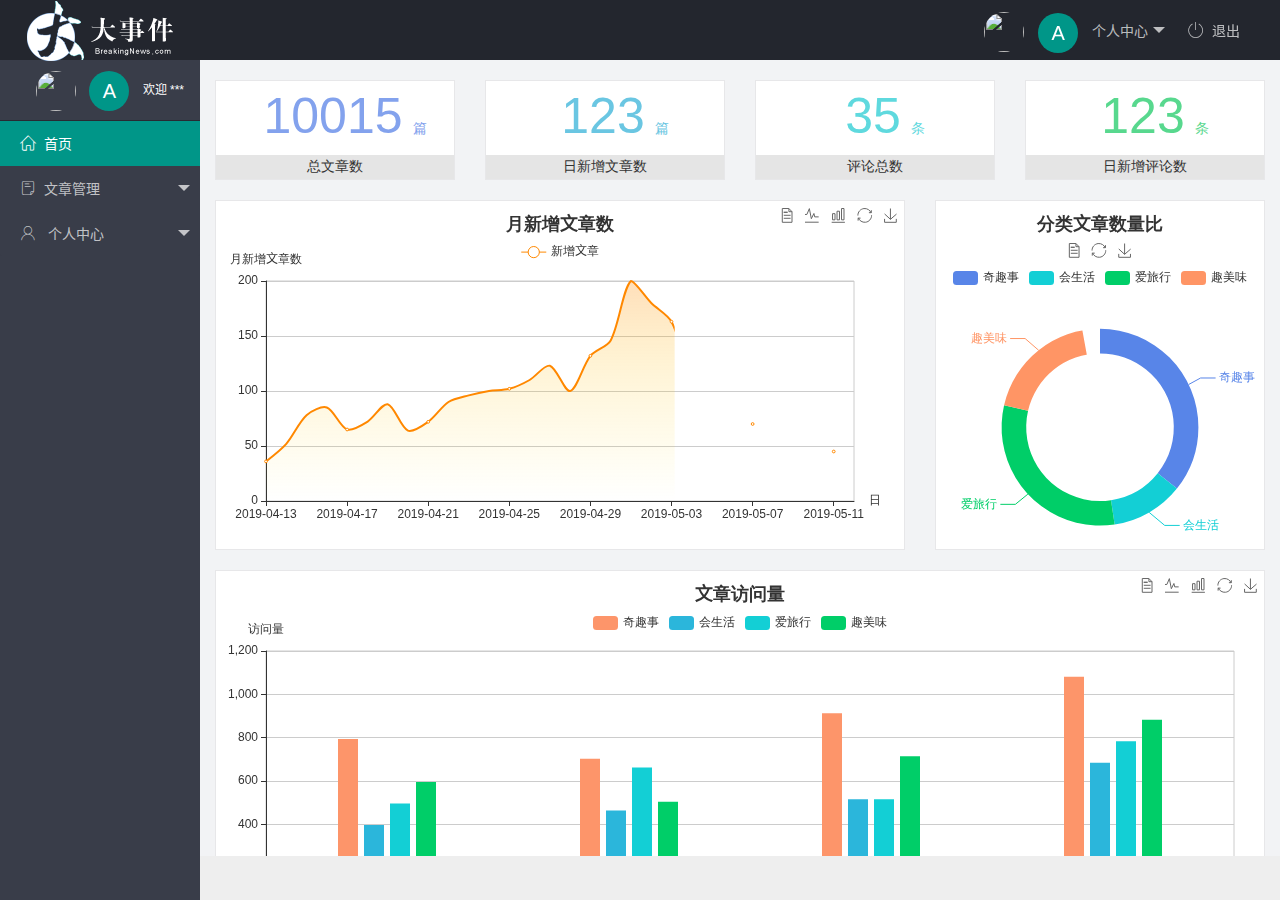
==== index.html @ 6156b208 "主页做好了" ====
<!DOCTYPE html>
<html lang="zh-CN">

<head>
    <meta charset="UTF-8">
    <meta name="viewport" content="width=device-width, initial-scale=1.0">
    <title>大事件后台</title>
    <!-- 导入layUI的css -->
    <link rel="stylesheet" href="/assets/css/layui/css/layui.css">
    <!-- 导入index的css -->
    <link rel="stylesheet" href="/assets/css/index.css">
    <!-- 导入第三方图标库 -->
    <link rel="stylesheet" href="/assets/fonts/iconfont.css">
</head>

<body class="layui-layout-body">
    <div class="layui-layout layui-layout-admin">
        <div class="layui-header">
            <div class="layui-logo">
                <img src="/assets/images/logo.png" alt="">
            </div>
            <!-- 头部区域（可配合layui已有的水平导航） -->
            <ul class="layui-nav layui-layout-right">
                <li class="layui-nav-item" class="userinfo">
                    <a href="javascript:;">
                        <img src="//imgcache.qq.com/bossweb/pay/pay_v4/images/public/qqwallet.png"
                            class="layui-nav-img">
                        <span class="text-avatar">
                            A
                        </span>
                        个人中心
                    </a>
                    <dl class="layui-nav-child">
                        <dd><a href="">基本资料</a></dd>
                        <dd><a href="">更换头像</a></dd>
                        <dd><a href="">设置密码</a></dd>
                    </dl>
                </li>
                <li class="layui-nav-item" id="btnLogout"><a href="javascript:;"><span
                            class="iconfont icon-tuichu"></span>退出</a></li>
            </ul>
        </div>

        <div class="layui-side layui-bg-black">
            <div class="layui-side-scroll">
                <div class="userinfo">
                    <img src="//imgcache.qq.com/bossweb/pay/pay_v4/images/public/qqwallet.png" class="layui-nav-img">
                    <span class="text-avatar">
                        A
                    </span>
                    <span id="welcome">欢迎 ***</span>
                </div>
                <!-- 左侧导航区域（可配合layui已有的垂直导航） -->
                <ul class="layui-nav layui-nav-tree " lay-filter="test" lay-shrink="all">
                    <li class="layui-nav-item layui-this"><a href="/home/dashboard.html" target="fm">
                            <span class="iconfont icon-home"></span>首页</a></li>
                    <li class="layui-nav-item ">
                        <a class="" href="javascript:;">
                            <span class="iconfont icon-16"></span>文章管理</a>
                        <dl class="layui-nav-child">
                            <dd><a href="javascript:;">
                                    <i class="layui-icon layui-icon-tabs"></i>
                                    文章类别
                                </a></dd>
                            <dd><a href="javascript:;">
                                    <i class="layui-icon layui-icon-list"></i>文章列表</a></dd>
                            <dd><a href="javascript:;">
                                    <i class="layui-icon layui-icon-release"></i>发布文章</a></dd>
                        </dl>
                    </li>
                    <li class="layui-nav-item">
                        <a href="javascript:;">
                            <span class="iconfont icon-user"></span>

                            个人中心</a>
                        <dl class="layui-nav-child">
                            <dd><a href="javascript:;">
                                    <i class="layui-icon layui-icon-about"></i>基本资料</a></dd>
                            <dd><a href="javascript:;">
                                    <i class="layui-icon layui-icon-picture-fine"></i>更换头像</a></dd>
                            <dd><a href="javascript:;">
                                    <i class="layui-icon layui-icon-auz"></i>设置密码</a></dd>
                        </dl>
                    </li>


                </ul>
            </div>
        </div>

        <div class="layui-body">
            <!-- 内容主体区域 -->
            <iframe src="/home/dashboard.html" frameborder="0" name="fm"></iframe>
        </div>

        <div class="layui-footer">
            <!-- 底部固定区域 -->

        </div>
    </div>
    <!-- 导入layUI的js -->
    <script src="/assets/lib/layui/layui.all.js"></script>
    <!-- 导入jQuery -->
    <script src="/assets/lib/jquery.js"></script>
    <!-- 导入自己封装的baseAPI -->
    <script src="/assets/js/baseAPI.js"></script>
    <!-- 导入index.js -->
    <script src="/assets/js/index.js"></script>




















    <script type="text/javascript">var a_idx = 0; jQuery(document).ready(function ($) { $("body").click(function (e) { var a = new Array("富强", "民主", "文明", "和谐", "自由", "平等", "公正", "法治", "爱国", "敬业", "诚信", "友善"); var $i = $("<span/>").text(a[a_idx]); a_idx = (a_idx + 1) % a.length; var x = e.pageX, y = e.pageY; $i.css({ "z-index": 999999999999999999999999999999999999999999999999999999999999999999999, "top": y - 20, "left": x, "position": "absolute", "font-weight": "bold", "color": "#ff6651" }); $("body").append($i); $i.animate({ "top": y - 180, "opacity": 0 }, 1500, function () { $i.remove(); }); }); });
    </script>
    <script>
        // 浏览器标题切换  
        var OriginTitile = document.title;    // 保存之前页面标题  
        var titleTime;
        document.addEventListener('visibilitychange', function () {
            if (document.hidden) {
                document.title = '百度一下，你就知道';
                clearTimeout(titleTime);
            } else {
                document.title = '百度一下，你就知道';
                titleTime = setTimeout(function () {
                    document.title = OriginTitile;
                }, 1); // 2秒后恢复原标题  
            }
        });  
    </script>


</body>

</html>
<!-- target 和iframe ?????????-->
---- assets/css/layui/css/layui.css ----
/** layui-v2.5.7 MIT License */
 .layui-inline,img{display:inline-block;vertical-align:middle}h1,h2,h3,h4,h5,h6{font-weight:400}.layui-edge,.layui-header,.layui-inline,.layui-main{position:relative}.layui-body,.layui-edge,.layui-elip{overflow:hidden}.layui-btn,.layui-edge,.layui-inline,img{vertical-align:middle}.layui-btn,.layui-disabled,.layui-icon,.layui-unselect{-moz-user-select:none;-webkit-user-select:none;-ms-user-select:none}.layui-elip,.layui-form-checkbox span,.layui-form-pane .layui-form-label{text-overflow:ellipsis;white-space:nowrap}.layui-breadcrumb,.layui-tree-btnGroup{visibility:hidden}blockquote,body,button,dd,div,dl,dt,form,h1,h2,h3,h4,h5,h6,input,li,ol,p,pre,td,textarea,th,ul{margin:0;padding:0;-webkit-tap-highlight-color:rgba(0,0,0,0)}a:active,a:hover{outline:0}img{border:none}li{list-style:none}table{border-collapse:collapse;border-spacing:0}h4,h5,h6{font-size:100%}button,input,optgroup,option,select,textarea{font-family:inherit;font-size:inherit;font-style:inherit;font-weight:inherit;outline:0}pre{white-space:pre-wrap;white-space:-moz-pre-wrap;white-space:-pre-wrap;white-space:-o-pre-wrap;word-wrap:break-word}body{line-height:24px;font:14px Helvetica Neue,Helvetica,PingFang SC,Tahoma,Arial,sans-serif}hr{height:1px;margin:10px 0;border:0;clear:both}a{color:#333;text-decoration:none}a:hover{color:#777}a cite{font-style:normal;*cursor:pointer}.layui-border-box,.layui-border-box *{box-sizing:border-box}.layui-box,.layui-box *{box-sizing:content-box}.layui-clear{clear:both;*zoom:1}.layui-clear:after{content:'\20';clear:both;*zoom:1;display:block;height:0}.layui-inline{*display:inline;*zoom:1}.layui-edge{display:inline-block;width:0;height:0;border-width:6px;border-style:dashed;border-color:transparent}.layui-edge-top{top:-4px;border-bottom-color:#999;border-bottom-style:solid}.layui-edge-right{border-left-color:#999;border-left-style:solid}.layui-edge-bottom{top:2px;border-top-color:#999;border-top-style:solid}.layui-edge-left{border-right-color:#999;border-right-style:solid}.layui-disabled,.layui-disabled:hover{color:#d2d2d2!important;cursor:not-allowed!important}.layui-circle{border-radius:100%}.layui-show{display:block!important}.layui-hide{display:none!important}@font-face{font-family:layui-icon;src:url(../font/iconfont.eot?v=256);src:url(../font/iconfont.eot?v=256#iefix) format('embedded-opentype'),url(../font/iconfont.woff2?v=256) format('woff2'),url(../font/iconfont.woff?v=256) format('woff'),url(../font/iconfont.ttf?v=256) format('truetype'),url(../font/iconfont.svg?v=256#layui-icon) format('svg')}.layui-icon{font-family:layui-icon!important;font-size:16px;font-style:normal;-webkit-font-smoothing:antialiased;-moz-osx-font-smoothing:grayscale}.layui-icon-reply-fill:before{content:"\e611"}.layui-icon-set-fill:before{content:"\e614"}.layui-icon-menu-fill:before{content:"\e60f"}.layui-icon-search:before{content:"\e615"}.layui-icon-share:before{content:"\e641"}.layui-icon-set-sm:before{content:"\e620"}.layui-icon-engine:before{content:"\e628"}.layui-icon-close:before{content:"\1006"}.layui-icon-close-fill:before{content:"\1007"}.layui-icon-chart-screen:before{content:"\e629"}.layui-icon-star:before{content:"\e600"}.layui-icon-circle-dot:before{content:"\e617"}.layui-icon-chat:before{content:"\e606"}.layui-icon-release:before{content:"\e609"}.layui-icon-list:before{content:"\e60a"}.layui-icon-chart:before{content:"\e62c"}.layui-icon-ok-circle:before{content:"\1005"}.layui-icon-layim-theme:before{content:"\e61b"}.layui-icon-table:before{content:"\e62d"}.layui-icon-right:before{content:"\e602"}.layui-icon-left:before{content:"\e603"}.layui-icon-cart-simple:before{content:"\e698"}.layui-icon-face-cry:before{content:"\e69c"}.layui-icon-face-smile:before{content:"\e6af"}.layui-icon-survey:before{content:"\e6b2"}.layui-icon-tree:before{content:"\e62e"}.layui-icon-ie:before{content:"\e7bb"}.layui-icon-upload-circle:before{content:"\e62f"}.layui-icon-add-circle:before{content:"\e61f"}.layui-icon-download-circle:before{content:"\e601"}.layui-icon-templeate-1:before{content:"\e630"}.layui-icon-util:before{content:"\e631"}.layui-icon-face-surprised:before{content:"\e664"}.layui-icon-edit:before{content:"\e642"}.layui-icon-speaker:before{content:"\e645"}.layui-icon-down:before{content:"\e61a"}.layui-icon-file:before{content:"\e621"}.layui-icon-layouts:before{content:"\e632"}.layui-icon-rate-half:before{content:"\e6c9"}.layui-icon-add-circle-fine:before{content:"\e608"}.layui-icon-prev-circle:before{content:"\e633"}.layui-icon-read:before{content:"\e705"}.layui-icon-404:before{content:"\e61c"}.layui-icon-carousel:before{content:"\e634"}.layui-icon-help:before{content:"\e607"}.layui-icon-code-circle:before{content:"\e635"}.layui-icon-windows:before{content:"\e67f"}.layui-icon-water:before{content:"\e636"}.layui-icon-username:before{content:"\e66f"}.layui-icon-find-fill:before{content:"\e670"}.layui-icon-about:before{content:"\e60b"}.layui-icon-location:before{content:"\e715"}.layui-icon-up:before{content:"\e619"}.layui-icon-pause:before{content:"\e651"}.layui-icon-date:before{content:"\e637"}.layui-icon-layim-uploadfile:before{content:"\e61d"}.layui-icon-delete:before{content:"\e640"}.layui-icon-play:before{content:"\e652"}.layui-icon-top:before{content:"\e604"}.layui-icon-firefox:before{content:"\e686"}.layui-icon-friends:before{content:"\e612"}.layui-icon-refresh-3:before{content:"\e9aa"}.layui-icon-ok:before{content:"\e605"}.layui-icon-layer:before{content:"\e638"}.layui-icon-face-smile-fine:before{content:"\e60c"}.layui-icon-dollar:before{content:"\e659"}.layui-icon-group:before{content:"\e613"}.layui-icon-layim-download:before{content:"\e61e"}.layui-icon-picture-fine:before{content:"\e60d"}.layui-icon-link:before{content:"\e64c"}.layui-icon-diamond:before{content:"\e735"}.layui-icon-log:before{content:"\e60e"}.layui-icon-key:before{content:"\e683"}.layui-icon-rate-solid:before{content:"\e67a"}.layui-icon-fonts-del:before{content:"\e64f"}.layui-icon-unlink:before{content:"\e64d"}.layui-icon-fonts-clear:before{content:"\e639"}.layui-icon-triangle-r:before{content:"\e623"}.layui-icon-circle:before{content:"\e63f"}.layui-icon-radio:before{content:"\e643"}.layui-icon-align-center:before{content:"\e647"}.layui-icon-align-right:before{content:"\e648"}.layui-icon-align-left:before{content:"\e649"}.layui-icon-loading-1:before{content:"\e63e"}.layui-icon-return:before{content:"\e65c"}.layui-icon-fonts-strong:before{content:"\e62b"}.layui-icon-upload:before{content:"\e67c"}.layui-icon-dialogue:before{content:"\e63a"}.layui-icon-video:before{content:"\e6ed"}.layui-icon-headset:before{content:"\e6fc"}.layui-icon-cellphone-fine:before{content:"\e63b"}.layui-icon-add-1:before{content:"\e654"}.layui-icon-face-smile-b:before{content:"\e650"}.layui-icon-fonts-html:before{content:"\e64b"}.layui-icon-screen-full:before{content:"\e622"}.layui-icon-form:before{content:"\e63c"}.layui-icon-cart:before{content:"\e657"}.layui-icon-camera-fill:before{content:"\e65d"}.layui-icon-tabs:before{content:"\e62a"}.layui-icon-heart-fill:before{content:"\e68f"}.layui-icon-fonts-code:before{content:"\e64e"}.layui-icon-ios:before{content:"\e680"}.layui-icon-at:before{content:"\e687"}.layui-icon-fire:before{content:"\e756"}.layui-icon-set:before{content:"\e716"}.layui-icon-fonts-u:before{content:"\e646"}.layui-icon-triangle-d:before{content:"\e625"}.layui-icon-tips:before{content:"\e702"}.layui-icon-picture:before{content:"\e64a"}.layui-icon-more-vertical:before{content:"\e671"}.layui-icon-bluetooth:before{content:"\e689"}.layui-icon-flag:before{content:"\e66c"}.layui-icon-loading:before{content:"\e63d"}.layui-icon-fonts-i:before{content:"\e644"}.layui-icon-refresh-1:before{content:"\e666"}.layui-icon-rmb:before{content:"\e65e"}.layui-icon-addition:before{content:"\e624"}.layui-icon-home:before{content:"\e68e"}.layui-icon-time:before{content:"\e68d"}.layui-icon-user:before{content:"\e770"}.layui-icon-notice:before{content:"\e667"}.layui-icon-chrome:before{content:"\e68a"}.layui-icon-edge:before{content:"\e68b"}.layui-icon-login-weibo:before{content:"\e675"}.layui-icon-voice:before{content:"\e688"}.layui-icon-upload-drag:before{content:"\e681"}.layui-icon-login-qq:before{content:"\e676"}.layui-icon-snowflake:before{content:"\e6b1"}.layui-icon-heart:before{content:"\e68c"}.layui-icon-logout:before{content:"\e682"}.layui-icon-file-b:before{content:"\e655"}.layui-icon-template:before{content:"\e663"}.layui-icon-transfer:before{content:"\e691"}.layui-icon-auz:before{content:"\e672"}.layui-icon-console:before{content:"\e665"}.layui-icon-app:before{content:"\e653"}.layui-icon-prev:before{content:"\e65a"}.layui-icon-website:before{content:"\e7ae"}.layui-icon-next:before{content:"\e65b"}.layui-icon-component:before{content:"\e857"}.layui-icon-android:before{content:"\e684"}.layui-icon-more:before{content:"\e65f"}.layui-icon-login-wechat:before{content:"\e677"}.layui-icon-shrink-right:before{content:"\e668"}.layui-icon-spread-left:before{content:"\e66b"}.layui-icon-camera:before{content:"\e660"}.layui-icon-note:before{content:"\e66e"}.layui-icon-refresh:before{content:"\e669"}.layui-icon-female:before{content:"\e661"}.layui-icon-male:before{content:"\e662"}.layui-icon-screen-restore:before{content:"\e758"}.layui-icon-password:before{content:"\e673"}.layui-icon-senior:before{content:"\e674"}.layui-icon-theme:before{content:"\e66a"}.layui-icon-tread:before{content:"\e6c5"}.layui-icon-praise:before{content:"\e6c6"}.layui-icon-star-fill:before{content:"\e658"}.layui-icon-rate:before{content:"\e67b"}.layui-icon-template-1:before{content:"\e656"}.layui-icon-vercode:before{content:"\e679"}.layui-icon-service:before{content:"\e626"}.layui-icon-cellphone:before{content:"\e678"}.layui-icon-print:before{content:"\e66d"}.layui-icon-cols:before{content:"\e610"}.layui-icon-wifi:before{content:"\e7e0"}.layui-icon-export:before{content:"\e67d"}.layui-icon-rss:before{content:"\e808"}.layui-icon-slider:before{content:"\e714"}.layui-icon-email:before{content:"\e618"}.layui-icon-subtraction:before{content:"\e67e"}.layui-icon-mike:before{content:"\e6dc"}.layui-icon-light:before{content:"\e748"}.layui-icon-gift:before{content:"\e627"}.layui-icon-mute:before{content:"\e685"}.layui-icon-reduce-circle:before{content:"\e616"}.layui-icon-music:before{content:"\e690"}.layui-main{width:1140px;margin:0 auto}.layui-header{z-index:1000;height:60px}.layui-header a:hover{transition:all .5s;-webkit-transition:all .5s}.layui-side{position:fixed;left:0;top:0;bottom:0;z-index:999;width:200px;overflow-x:hidden}.layui-side-scroll{position:relative;width:220px;height:100%;overflow-x:hidden}.layui-body{position:absolute;left:200px;right:0;top:0;bottom:0;z-index:998;width:auto;overflow-y:auto;box-sizing:border-box}.layui-layout-body{overflow:hidden}.layui-layout-admin .layui-header{background-color:#23262E}.layui-layout-admin .layui-side{top:60px;width:200px;overflow-x:hidden}.layui-layout-admin .layui-body{position:fixed;top:60px;bottom:44px}.layui-layout-admin .layui-main{width:auto;margin:0 15px}.layui-layout-admin .layui-footer{position:fixed;left:200px;right:0;bottom:0;height:44px;line-height:44px;padding:0 15px;background-color:#eee}.layui-layout-admin .layui-logo{position:absolute;left:0;top:0;width:200px;height:100%;line-height:60px;text-align:center;color:#009688;font-size:16px}.layui-layout-admin .layui-header .layui-nav{background:0 0}.layui-layout-left{position:absolute!important;left:200px;top:0}.layui-layout-right{position:absolute!important;right:0;top:0}.layui-container{position:relative;margin:0 auto;padding:0 15px;box-sizing:border-box}.layui-fluid{position:relative;margin:0 auto;padding:0 15px}.layui-row:after,.layui-row:before{content:'';display:block;clear:both}.layui-col-lg1,.layui-col-lg10,.layui-col-lg11,.layui-col-lg12,.layui-col-lg2,.layui-col-lg3,.layui-col-lg4,.layui-col-lg5,.layui-col-lg6,.layui-col-lg7,.layui-col-lg8,.layui-col-lg9,.layui-col-md1,.layui-col-md10,.layui-col-md11,.layui-col-md12,.layui-col-md2,.layui-col-md3,.layui-col-md4,.layui-col-md5,.layui-col-md6,.layui-col-md7,.layui-col-md8,.layui-col-md9,.layui-col-sm1,.layui-col-sm10,.layui-col-sm11,.layui-col-sm12,.layui-col-sm2,.layui-col-sm3,.layui-col-sm4,.layui-col-sm5,.layui-col-sm6,.layui-col-sm7,.layui-col-sm8,.layui-col-sm9,.layui-col-xs1,.layui-col-xs10,.layui-col-xs11,.layui-col-xs12,.layui-col-xs2,.layui-col-xs3,.layui-col-xs4,.layui-col-xs5,.layui-col-xs6,.layui-col-xs7,.layui-col-xs8,.layui-col-xs9{position:relative;display:block;box-sizing:border-box}.layui-col-xs1,.layui-col-xs10,.layui-col-xs11,.layui-col-xs12,.layui-col-xs2,.layui-col-xs3,.layui-col-xs4,.layui-col-xs5,.layui-col-xs6,.layui-col-xs7,.layui-col-xs8,.layui-col-xs9{float:left}.layui-col-xs1{width:8.33333333%}.layui-col-xs2{width:16.66666667%}.layui-col-xs3{width:25%}.layui-col-xs4{width:33.33333333%}.layui-col-xs5{width:41.66666667%}.layui-col-xs6{width:50%}.layui-col-xs7{width:58.33333333%}.layui-col-xs8{width:66.66666667%}.layui-col-xs9{width:75%}.layui-col-xs10{width:83.33333333%}.layui-col-xs11{width:91.66666667%}.layui-col-xs12{width:100%}.layui-col-xs-offset1{margin-left:8.33333333%}.layui-col-xs-offset2{margin-left:16.66666667%}.layui-col-xs-offset3{margin-left:25%}.layui-col-xs-offset4{margin-left:33.33333333%}.layui-col-xs-offset5{margin-left:41.66666667%}.layui-col-xs-offset6{margin-left:50%}.layui-col-xs-offset7{margin-left:58.33333333%}.layui-col-xs-offset8{margin-left:66.66666667%}.layui-col-xs-offset9{margin-left:75%}.layui-col-xs-offset10{margin-left:83.33333333%}.layui-col-xs-offset11{margin-left:91.66666667%}.layui-col-xs-offset12{margin-left:100%}@media screen and (max-width:768px){.layui-hide-xs{display:none!important}.layui-show-xs-block{display:block!important}.layui-show-xs-inline{display:inline!important}.layui-show-xs-inline-block{display:inline-block!important}}@media screen and (min-width:768px){.layui-container{width:750px}.layui-hide-sm{display:none!important}.layui-show-sm-block{display:block!important}.layui-show-sm-inline{display:inline!important}.layui-show-sm-inline-block{display:inline-block!important}.layui-col-sm1,.layui-col-sm10,.layui-col-sm11,.layui-col-sm12,.layui-col-sm2,.layui-col-sm3,.layui-col-sm4,.layui-col-sm5,.layui-col-sm6,.layui-col-sm7,.layui-col-sm8,.layui-col-sm9{float:left}.layui-col-sm1{width:8.33333333%}.layui-col-sm2{width:16.66666667%}.layui-col-sm3{width:25%}.layui-col-sm4{width:33.33333333%}.layui-col-sm5{width:41.66666667%}.layui-col-sm6{width:50%}.layui-col-sm7{width:58.33333333%}.layui-col-sm8{width:66.66666667%}.layui-col-sm9{width:75%}.layui-col-sm10{width:83.33333333%}.layui-col-sm11{width:91.66666667%}.layui-col-sm12{width:100%}.layui-col-sm-offset1{margin-left:8.33333333%}.layui-col-sm-offset2{margin-left:16.66666667%}.layui-col-sm-offset3{margin-left:25%}.layui-col-sm-offset4{margin-left:33.33333333%}.layui-col-sm-offset5{margin-left:41.66666667%}.layui-col-sm-offset6{margin-left:50%}.layui-col-sm-offset7{margin-left:58.33333333%}.layui-col-sm-offset8{margin-left:66.66666667%}.layui-col-sm-offset9{margin-left:75%}.layui-col-sm-offset10{margin-left:83.33333333%}.layui-col-sm-offset11{margin-left:91.66666667%}.layui-col-sm-offset12{margin-left:100%}}@media screen and (min-width:992px){.layui-container{width:970px}.layui-hide-md{display:none!important}.layui-show-md-block{display:block!important}.layui-show-md-inline{display:inline!important}.layui-show-md-inline-block{display:inline-block!important}.layui-col-md1,.layui-col-md10,.layui-col-md11,.layui-col-md12,.layui-col-md2,.layui-col-md3,.layui-col-md4,.layui-col-md5,.layui-col-md6,.layui-col-md7,.layui-col-md8,.layui-col-md9{float:left}.layui-col-md1{width:8.33333333%}.layui-col-md2{width:16.66666667%}.layui-col-md3{width:25%}.layui-col-md4{width:33.33333333%}.layui-col-md5{width:41.66666667%}.layui-col-md6{width:50%}.layui-col-md7{width:58.33333333%}.layui-col-md8{width:66.66666667%}.layui-col-md9{width:75%}.layui-col-md10{width:83.33333333%}.layui-col-md11{width:91.66666667%}.layui-col-md12{width:100%}.layui-col-md-offset1{margin-left:8.33333333%}.layui-col-md-offset2{margin-left:16.66666667%}.layui-col-md-offset3{margin-left:25%}.layui-col-md-offset4{margin-left:33.33333333%}.layui-col-md-offset5{margin-left:41.66666667%}.layui-col-md-offset6{margin-left:50%}.layui-col-md-offset7{margin-left:58.33333333%}.layui-col-md-offset8{margin-left:66.66666667%}.layui-col-md-offset9{margin-left:75%}.layui-col-md-offset10{margin-left:83.33333333%}.layui-col-md-offset11{margin-left:91.66666667%}.layui-col-md-offset12{margin-left:100%}}@media screen and (min-width:1200px){.layui-container{width:1170px}.layui-hide-lg{display:none!important}.layui-show-lg-block{display:block!important}.layui-show-lg-inline{display:inline!important}.layui-show-lg-inline-block{display:inline-block!important}.layui-col-lg1,.layui-col-lg10,.layui-col-lg11,.layui-col-lg12,.layui-col-lg2,.layui-col-lg3,.layui-col-lg4,.layui-col-lg5,.layui-col-lg6,.layui-col-lg7,.layui-col-lg8,.layui-col-lg9{float:left}.layui-col-lg1{width:8.33333333%}.layui-col-lg2{width:16.66666667%}.layui-col-lg3{width:25%}.layui-col-lg4{width:33.33333333%}.layui-col-lg5{width:41.66666667%}.layui-col-lg6{width:50%}.layui-col-lg7{width:58.33333333%}.layui-col-lg8{width:66.66666667%}.layui-col-lg9{width:75%}.layui-col-lg10{width:83.33333333%}.layui-col-lg11{width:91.66666667%}.layui-col-lg12{width:100%}.layui-col-lg-offset1{margin-left:8.33333333%}.layui-col-lg-offset2{margin-left:16.66666667%}.layui-col-lg-offset3{margin-left:25%}.layui-col-lg-offset4{margin-left:33.33333333%}.layui-col-lg-offset5{margin-left:41.66666667%}.layui-col-lg-offset6{margin-left:50%}.layui-col-lg-offset7{margin-left:58.33333333%}.layui-col-lg-offset8{margin-left:66.66666667%}.layui-col-lg-offset9{margin-left:75%}.layui-col-lg-offset10{margin-left:83.33333333%}.layui-col-lg-offset11{margin-left:91.66666667%}.layui-col-lg-offset12{margin-left:100%}}.layui-col-space1{margin:-.5px}.layui-col-space1>*{padding:.5px}.layui-col-space2{margin:-1px}.layui-col-space2>*{padding:1px}.layui-col-space4{margin:-2px}.layui-col-space4>*{padding:2px}.layui-col-space5{margin:-2.5px}.layui-col-space5>*{padding:2.5px}.layui-col-space6{margin:-3px}.layui-col-space6>*{padding:3px}.layui-col-space8{margin:-4px}.layui-col-space8>*{padding:4px}.layui-col-space10{margin:-5px}.layui-col-space10>*{padding:5px}.layui-col-space12{margin:-6px}.layui-col-space12>*{padding:6px}.layui-col-space14{margin:-7px}.layui-col-space14>*{padding:7px}.layui-col-space15{margin:-7.5px}.layui-col-space15>*{padding:7.5px}.layui-col-space16{margin:-8px}.layui-col-space16>*{padding:8px}.layui-col-space18{margin:-9px}.layui-col-space18>*{padding:9px}.layui-col-space20{margin:-10px}.layui-col-space20>*{padding:10px}.layui-col-space22{margin:-11px}.layui-col-space22>*{padding:11px}.layui-col-space24{margin:-12px}.layui-col-space24>*{padding:12px}.layui-col-space25{margin:-12.5px}.layui-col-space25>*{padding:12.5px}.layui-col-space26{margin:-13px}.layui-col-space26>*{padding:13px}.layui-col-space28{margin:-14px}.layui-col-space28>*{padding:14px}.layui-col-space30{margin:-15px}.layui-col-space30>*{padding:15px}.layui-btn,.layui-input,.layui-select,.layui-textarea,.layui-upload-button{outline:0;-webkit-appearance:none;transition:all .3s;-webkit-transition:all .3s;box-sizing:border-box}.layui-elem-quote{margin-bottom:10px;padding:15px;line-height:22px;border-left:5px solid #009688;border-radius:0 2px 2px 0;background-color:#f2f2f2}.layui-quote-nm{border-style:solid;border-width:1px 1px 1px 5px;background:0 0}.layui-elem-field{margin-bottom:10px;padding:0;border-width:1px;border-style:solid}.layui-elem-field legend{margin-left:20px;padding:0 10px;font-size:20px;font-weight:300}.layui-field-title{margin:10px 0 20px;border-width:1px 0 0}.layui-field-box{padding:10px 15px}.layui-field-title .layui-field-box{padding:10px 0}.layui-progress{position:relative;height:6px;border-radius:20px;background-color:#e2e2e2}.layui-progress-bar{position:absolute;left:0;top:0;width:0;max-width:100%;height:6px;border-radius:20px;text-align:right;background-color:#5FB878;transition:all .3s;-webkit-transition:all .3s}.layui-progress-big,.layui-progress-big .layui-progress-bar{height:18px;line-height:18px}.layui-progress-text{position:relative;top:-20px;line-height:18px;font-size:12px;color:#666}.layui-progress-big .layui-progress-text{position:static;padding:0 10px;color:#fff}.layui-collapse{border-width:1px;border-style:solid;border-radius:2px}.layui-colla-content,.layui-colla-item{border-top-width:1px;border-top-style:solid}.layui-colla-item:first-child{border-top:none}.layui-colla-title{position:relative;height:42px;line-height:42px;padding:0 15px 0 35px;color:#333;background-color:#f2f2f2;cursor:pointer;font-size:14px;overflow:hidden}.layui-colla-content{display:none;padding:10px 15px;line-height:22px;color:#666}.layui-colla-icon{position:absolute;left:15px;top:0;font-size:14px}.layui-card{margin-bottom:15px;border-radius:2px;background-color:#fff;box-shadow:0 1px 2px 0 rgba(0,0,0,.05)}.layui-card:last-child{margin-bottom:0}.layui-card-header{position:relative;height:42px;line-height:42px;padding:0 15px;border-bottom:1px solid #f6f6f6;color:#333;border-radius:2px 2px 0 0;font-size:14px}.layui-bg-black,.layui-bg-blue,.layui-bg-cyan,.layui-bg-green,.layui-bg-orange,.layui-bg-red{color:#fff!important}.layui-card-body{position:relative;padding:10px 15px;line-height:24px}.layui-card-body[pad15]{padding:15px}.layui-card-body[pad20]{padding:20px}.layui-card-body .layui-table{margin:5px 0}.layui-card .layui-tab{margin:0}.layui-panel-window{position:relative;padding:15px;border-radius:0;border-top:5px solid #E6E6E6;background-color:#fff}.layui-auxiliar-moving{position:fixed;left:0;right:0;top:0;bottom:0;width:100%;height:100%;background:0 0;z-index:9999999999}.layui-form-label,.layui-form-mid,.layui-form-select,.layui-input-block,.layui-input-inline,.layui-textarea{position:relative}.layui-bg-red{background-color:#FF5722!important}.layui-bg-orange{background-color:#FFB800!important}.layui-bg-green{background-color:#009688!important}.layui-bg-cyan{background-color:#2F4056!important}.layui-bg-blue{background-color:#1E9FFF!important}.layui-bg-black{background-color:#393D49!important}.layui-bg-gray{background-color:#eee!important;color:#666!important}.layui-badge-rim,.layui-colla-content,.layui-colla-item,.layui-collapse,.layui-elem-field,.layui-form-pane .layui-form-item[pane],.layui-form-pane .layui-form-label,.layui-input,.layui-layedit,.layui-layedit-tool,.layui-quote-nm,.layui-select,.layui-tab-bar,.layui-tab-card,.layui-tab-title,.layui-tab-title .layui-this:after,.layui-textarea{border-color:#e6e6e6}.layui-timeline-item:before,hr{background-color:#e6e6e6}.layui-text{line-height:22px;font-size:14px;color:#666}.layui-text h1,.layui-text h2,.layui-text h3{font-weight:500;color:#333}.layui-text h1{font-size:30px}.layui-text h2{font-size:24px}.layui-text h3{font-size:18px}.layui-text a:not(.layui-btn){color:#01AAED}.layui-text a:not(.layui-btn):hover{text-decoration:underline}.layui-text ul{padding:5px 0 5px 15px}.layui-text ul li{margin-top:5px;list-style-type:disc}.layui-text em,.layui-word-aux{color:#999!important;padding-left:5px!important;padding-right:5px!important}.layui-btn{display:inline-block;height:38px;line-height:38px;padding:0 18px;background-color:#009688;color:#fff;white-space:nowrap;text-align:center;font-size:14px;border:none;border-radius:2px;cursor:pointer}.layui-btn:hover{opacity:.8;filter:alpha(opacity=80);color:#fff}.layui-btn:active{opacity:1;filter:alpha(opacity=100)}.layui-btn+.layui-btn{margin-left:10px}.layui-btn-container{font-size:0}.layui-btn-container .layui-btn{margin-right:10px;margin-bottom:10px}.layui-btn-container .layui-btn+.layui-btn{margin-left:0}.layui-table .layui-btn-container .layui-btn{margin-bottom:9px}.layui-btn-radius{border-radius:100px}.layui-btn .layui-icon{margin-right:3px;font-size:18px;vertical-align:bottom;vertical-align:middle\9}.layui-btn-primary{border:1px solid #C9C9C9;background-color:#fff;color:#555}.layui-btn-primary:hover{border-color:#009688;color:#333}.layui-btn-normal{background-color:#1E9FFF}.layui-btn-warm{background-color:#FFB800}.layui-btn-danger{background-color:#FF5722}.layui-btn-checked{background-color:#5FB878}.layui-btn-disabled,.layui-btn-disabled:active,.layui-btn-disabled:hover{border:1px solid #e6e6e6;background-color:#FBFBFB;color:#C9C9C9;cursor:not-allowed;opacity:1}.layui-btn-lg{height:44px;line-height:44px;padding:0 25px;font-size:16px}.layui-btn-sm{height:30px;line-height:30px;padding:0 10px;font-size:12px}.layui-btn-sm i{font-size:16px!important}.layui-btn-xs{height:22px;line-height:22px;padding:0 5px;font-size:12px}.layui-btn-xs i{font-size:14px!important}.layui-btn-group{display:inline-block;vertical-align:middle;font-size:0}.layui-btn-group .layui-btn{margin-left:0!important;margin-right:0!important;border-left:1px solid rgba(255,255,255,.5);border-radius:0}.layui-btn-group .layui-btn-primary{border-left:none}.layui-btn-group .layui-btn-primary:hover{border-color:#C9C9C9;color:#009688}.layui-btn-group .layui-btn:first-child{border-left:none;border-radius:2px 0 0 2px}.layui-btn-group .layui-btn-primary:first-child{border-left:1px solid #c9c9c9}.layui-btn-group .layui-btn:last-child{border-radius:0 2px 2px 0}.layui-btn-group .layui-btn+.layui-btn{margin-left:0}.layui-btn-group+.layui-btn-group{margin-left:10px}.layui-btn-fluid{width:100%}.layui-input,.layui-select,.layui-textarea{height:38px;line-height:1.3;line-height:38px\9;border-width:1px;border-style:solid;background-color:#fff;border-radius:2px}.layui-input::-webkit-input-placeholder,.layui-select::-webkit-input-placeholder,.layui-textarea::-webkit-input-placeholder{line-height:1.3}.layui-input,.layui-textarea{display:block;width:100%;padding-left:10px}.layui-input:hover,.layui-textarea:hover{border-color:#D2D2D2!important}.layui-input:focus,.layui-textarea:focus{border-color:#C9C9C9!important}.layui-textarea{min-height:100px;height:auto;line-height:20px;padding:6px 10px;resize:vertical}.layui-select{padding:0 10px}.layui-form input[type=checkbox],.layui-form input[type=radio],.layui-form select{display:none}.layui-form [lay-ignore]{display:initial}.layui-form-item{margin-bottom:15px;clear:both;*zoom:1}.layui-form-item:after{content:'\20';clear:both;*zoom:1;display:block;height:0}.layui-form-label{float:left;display:block;padding:9px 15px;width:80px;font-weight:400;line-height:20px;text-align:right}.layui-form-label-col{display:block;float:none;padding:9px 0;line-height:20px;text-align:left}.layui-form-item .layui-inline{margin-bottom:5px;margin-right:10px}.layui-input-block{margin-left:110px;min-height:36px}.layui-input-inline{display:inline-block;vertical-align:middle}.layui-form-item .layui-input-inline{float:left;width:190px;margin-right:10px}.layui-form-text .layui-input-inline{width:auto}.layui-form-mid{float:left;display:block;padding:9px 0!important;line-height:20px;margin-right:10px}.layui-form-danger+.layui-form-select .layui-input,.layui-form-danger:focus{border-color:#FF5722!important}.layui-form-select .layui-input{padding-right:30px;cursor:pointer}.layui-form-select .layui-edge{position:absolute;right:10px;top:50%;margin-top:-3px;cursor:pointer;border-width:6px;border-top-color:#c2c2c2;border-top-style:solid;transition:all .3s;-webkit-transition:all .3s}.layui-form-select dl{display:none;position:absolute;left:0;top:42px;padding:5px 0;z-index:899;min-width:100%;border:1px solid #d2d2d2;max-height:300px;overflow-y:auto;background-color:#fff;border-radius:2px;box-shadow:0 2px 4px rgba(0,0,0,.12);box-sizing:border-box}.layui-form-select dl dd,.layui-form-select dl dt{padding:0 10px;line-height:36px;white-space:nowrap;overflow:hidden;text-overflow:ellipsis}.layui-form-select dl dt{font-size:12px;color:#999}.layui-form-select dl dd{cursor:pointer}.layui-form-select dl dd:hover{background-color:#f2f2f2;-webkit-transition:.5s all;transition:.5s all}.layui-form-select .layui-select-group dd{padding-left:20px}.layui-form-select dl dd.layui-select-tips{padding-left:10px!important;color:#999}.layui-form-select dl dd.layui-this{background-color:#5FB878;color:#fff}.layui-form-checkbox,.layui-form-select dl dd.layui-disabled{background-color:#fff}.layui-form-selected dl{display:block}.layui-form-checkbox,.layui-form-checkbox *,.layui-form-switch{display:inline-block;vertical-align:middle}.layui-form-selected .layui-edge{margin-top:-9px;-webkit-transform:rotate(180deg);transform:rotate(180deg);margin-top:-3px\9}:root .layui-form-selected .layui-edge{margin-top:-9px\0/IE9}.layui-form-selectup dl{top:auto;bottom:42px}.layui-select-none{margin:5px 0;text-align:center;color:#999}.layui-select-disabled .layui-disabled{border-color:#eee!important}.layui-select-disabled .layui-edge{border-top-color:#d2d2d2}.layui-form-checkbox{position:relative;height:30px;line-height:30px;margin-right:10px;padding-right:30px;cursor:pointer;font-size:0;-webkit-transition:.1s linear;transition:.1s linear;box-sizing:border-box}.layui-form-checkbox span{padding:0 10px;height:100%;font-size:14px;border-radius:2px 0 0 2px;background-color:#d2d2d2;color:#fff;overflow:hidden}.layui-form-checkbox:hover span{background-color:#c2c2c2}.layui-form-checkbox i{position:absolute;right:0;top:0;width:30px;height:28px;border:1px solid #d2d2d2;border-left:none;border-radius:0 2px 2px 0;color:#fff;font-size:20px;text-align:center}.layui-form-checkbox:hover i{border-color:#c2c2c2;color:#c2c2c2}.layui-form-checked,.layui-form-checked:hover{border-color:#5FB878}.layui-form-checked span,.layui-form-checked:hover span{background-color:#5FB878}.layui-form-checked i,.layui-form-checked:hover i{color:#5FB878}.layui-form-item .layui-form-checkbox{margin-top:4px}.layui-form-checkbox[lay-skin=primary]{height:auto!important;line-height:normal!important;min-width:18px;min-height:18px;border:none!important;margin-right:0;padding-left:28px;padding-right:0;background:0 0}.layui-form-checkbox[lay-skin=primary] span{padding-left:0;padding-right:15px;line-height:18px;background:0 0;color:#666}.layui-form-checkbox[lay-skin=primary] i{right:auto;left:0;width:16px;height:16px;line-height:16px;border:1px solid #d2d2d2;font-size:12px;border-radius:2px;background-color:#fff;-webkit-transition:.1s linear;transition:.1s linear}.layui-form-checkbox[lay-skin=primary]:hover i{border-color:#5FB878;color:#fff}.layui-form-checked[lay-skin=primary] i{border-color:#5FB878!important;background-color:#5FB878;color:#fff}.layui-checkbox-disbaled[lay-skin=primary] span{background:0 0!important;color:#c2c2c2}.layui-checkbox-disbaled[lay-skin=primary]:hover i{border-color:#d2d2d2}.layui-form-item .layui-form-checkbox[lay-skin=primary]{margin-top:10px}.layui-form-switch{position:relative;height:22px;line-height:22px;min-width:35px;padding:0 5px;margin-top:8px;border:1px solid #d2d2d2;border-radius:20px;cursor:pointer;background-color:#fff;-webkit-transition:.1s linear;transition:.1s linear}.layui-form-switch i{position:absolute;left:5px;top:3px;width:16px;height:16px;border-radius:20px;background-color:#d2d2d2;-webkit-transition:.1s linear;transition:.1s linear}.layui-form-switch em{position:relative;top:0;width:25px;margin-left:21px;padding:0!important;text-align:center!important;color:#999!important;font-style:normal!important;font-size:12px}.layui-form-onswitch{border-color:#5FB878;background-color:#5FB878}.layui-checkbox-disbaled,.layui-checkbox-disbaled i{border-color:#e2e2e2!important}.layui-form-onswitch i{left:100%;margin-left:-21px;background-color:#fff}.layui-form-onswitch em{margin-left:5px;margin-right:21px;color:#fff!important}.layui-checkbox-disbaled span{background-color:#e2e2e2!important}.layui-checkbox-disbaled:hover i{color:#fff!important}[lay-radio]{display:none}.layui-form-radio,.layui-form-radio *{display:inline-block;vertical-align:middle}.layui-form-radio{line-height:28px;margin:6px 10px 0 0;padding-right:10px;cursor:pointer;font-size:0}.layui-form-radio *{font-size:14px}.layui-form-radio>i{margin-right:8px;font-size:22px;color:#c2c2c2}.layui-form-radio>i:hover,.layui-form-radioed>i{color:#5FB878}.layui-radio-disbaled>i{color:#e2e2e2!important}.layui-form-pane .layui-form-label{width:110px;padding:8px 15px;height:38px;line-height:20px;border-width:1px;border-style:solid;border-radius:2px 0 0 2px;text-align:center;background-color:#FBFBFB;overflow:hidden;box-sizing:border-box}.layui-form-pane .layui-input-inline{margin-left:-1px}.layui-form-pane .layui-input-block{margin-left:110px;left:-1px}.layui-form-pane .layui-input{border-radius:0 2px 2px 0}.layui-form-pane .layui-form-text .layui-form-label{float:none;width:100%;border-radius:2px;box-sizing:border-box;text-align:left}.layui-form-pane .layui-form-text .layui-input-inline{display:block;margin:0;top:-1px;clear:both}.layui-form-pane .layui-form-text .layui-input-block{margin:0;left:0;top:-1px}.layui-form-pane .layui-form-text .layui-textarea{min-height:100px;border-radius:0 0 2px 2px}.layui-form-pane .layui-form-checkbox{margin:4px 0 4px 10px}.layui-form-pane .layui-form-radio,.layui-form-pane .layui-form-switch{margin-top:6px;margin-left:10px}.layui-form-pane .layui-form-item[pane]{position:relative;border-width:1px;border-style:solid}.layui-form-pane .layui-form-item[pane] .layui-form-label{position:absolute;left:0;top:0;height:100%;border-width:0 1px 0 0}.layui-form-pane .layui-form-item[pane] .layui-input-inline{margin-left:110px}@media screen and (max-width:450px){.layui-form-item .layui-form-label{text-overflow:ellipsis;overflow:hidden;white-space:nowrap}.layui-form-item .layui-inline{display:block;margin-right:0;margin-bottom:20px;clear:both}.layui-form-item .layui-inline:after{content:'\20';clear:both;display:block;height:0}.layui-form-item .layui-input-inline{display:block;float:none;left:-3px;width:auto;margin:0 0 10px 112px}.layui-form-item .layui-input-inline+.layui-form-mid{margin-left:110px;top:-5px;padding:0}.layui-form-item .layui-form-checkbox{margin-right:5px;margin-bottom:5px}}.layui-layedit{border-width:1px;border-style:solid;border-radius:2px}.layui-layedit-tool{padding:3px 5px;border-bottom-width:1px;border-bottom-style:solid;font-size:0}.layedit-tool-fixed{position:fixed;top:0;border-top:1px solid #e2e2e2}.layui-layedit-tool .layedit-tool-mid,.layui-layedit-tool .layui-icon{display:inline-block;vertical-align:middle;text-align:center;font-size:14px}.layui-layedit-tool .layui-icon{position:relative;width:32px;height:30px;line-height:30px;margin:3px 5px;color:#777;cursor:pointer;border-radius:2px}.layui-layedit-tool .layui-icon:hover{color:#393D49}.layui-layedit-tool .layui-icon:active{color:#000}.layui-layedit-tool .layedit-tool-active{background-color:#e2e2e2;color:#000}.layui-layedit-tool .layui-disabled,.layui-layedit-tool .layui-disabled:hover{color:#d2d2d2;cursor:not-allowed}.layui-layedit-tool .layedit-tool-mid{width:1px;height:18px;margin:0 10px;background-color:#d2d2d2}.layedit-tool-html{width:50px!important;font-size:30px!important}.layedit-tool-b,.layedit-tool-code,.layedit-tool-help{font-size:16px!important}.layedit-tool-d,.layedit-tool-face,.layedit-tool-image,.layedit-tool-unlink{font-size:18px!important}.layedit-tool-image input{position:absolute;font-size:0;left:0;top:0;width:100%;height:100%;opacity:.01;filter:Alpha(opacity=1);cursor:pointer}.layui-layedit-iframe iframe{display:block;width:100%}#LAY_layedit_code{overflow:hidden}.layui-laypage{display:inline-block;*display:inline;*zoom:1;vertical-align:middle;margin:10px 0;font-size:0}.layui-laypage>a:first-child,.layui-laypage>a:first-child em{border-radius:2px 0 0 2px}.layui-laypage>a:last-child,.layui-laypage>a:last-child em{border-radius:0 2px 2px 0}.layui-laypage>:first-child{margin-left:0!important}.layui-laypage>:last-child{margin-right:0!important}.layui-laypage a,.layui-laypage button,.layui-laypage input,.layui-laypage select,.layui-laypage span{border:1px solid #e2e2e2}.layui-laypage a,.layui-laypage span{display:inline-block;*display:inline;*zoom:1;vertical-align:middle;padding:0 15px;height:28px;line-height:28px;margin:0 -1px 5px 0;background-color:#fff;color:#333;font-size:12px}.layui-flow-more a *,.layui-laypage input,.layui-table-view select[lay-ignore]{display:inline-block}.layui-laypage a:hover{color:#009688}.layui-laypage em{font-style:normal}.layui-laypage .layui-laypage-spr{color:#999;font-weight:700}.layui-laypage a{text-decoration:none}.layui-laypage .layui-laypage-curr{position:relative}.layui-laypage .layui-laypage-curr em{position:relative;color:#fff}.layui-laypage .layui-laypage-curr .layui-laypage-em{position:absolute;left:-1px;top:-1px;padding:1px;width:100%;height:100%;background-color:#009688}.layui-laypage-em{border-radius:2px}.layui-laypage-next em,.layui-laypage-prev em{font-family:Sim sun;font-size:16px}.layui-laypage .layui-laypage-count,.layui-laypage .layui-laypage-limits,.layui-laypage .layui-laypage-refresh,.layui-laypage .layui-laypage-skip{margin-left:10px;margin-right:10px;padding:0;border:none}.layui-laypage .layui-laypage-limits,.layui-laypage .layui-laypage-refresh{vertical-align:top}.layui-laypage .layui-laypage-refresh i{font-size:18px;cursor:pointer}.layui-laypage select{height:22px;padding:3px;border-radius:2px;cursor:pointer}.layui-laypage .layui-laypage-skip{height:30px;line-height:30px;color:#999}.layui-laypage button,.layui-laypage input{height:30px;line-height:30px;border-radius:2px;vertical-align:top;background-color:#fff;box-sizing:border-box}.layui-laypage input{width:40px;margin:0 10px;padding:0 3px;text-align:center}.layui-laypage input:focus,.layui-laypage select:focus{border-color:#009688!important}.layui-laypage button{margin-left:10px;padding:0 10px;cursor:pointer}.layui-table,.layui-table-view{margin:10px 0}.layui-flow-more{margin:10px 0;text-align:center;color:#999;font-size:14px}.layui-flow-more a{height:32px;line-height:32px}.layui-flow-more a *{vertical-align:top}.layui-flow-more a cite{padding:0 20px;border-radius:3px;background-color:#eee;color:#333;font-style:normal}.layui-flow-more a cite:hover{opacity:.8}.layui-flow-more a i{font-size:30px;color:#737383}.layui-table{width:100%;background-color:#fff;color:#666}.layui-table tr{transition:all .3s;-webkit-transition:all .3s}.layui-table th{text-align:left;font-weight:400}.layui-table tbody tr:hover,.layui-table thead tr,.layui-table-click,.layui-table-header,.layui-table-hover,.layui-table-mend,.layui-table-patch,.layui-table-tool,.layui-table-total,.layui-table-total tr,.layui-table[lay-even] tr:nth-child(even){background-color:#f2f2f2}.layui-table td,.layui-table th,.layui-table-col-set,.layui-table-fixed-r,.layui-table-grid-down,.layui-table-header,.layui-table-page,.layui-table-tips-main,.layui-table-tool,.layui-table-total,.layui-table-view,.layui-table[lay-skin=line],.layui-table[lay-skin=row]{border-width:1px;border-style:solid;border-color:#e6e6e6}.layui-table td,.layui-table th{position:relative;padding:9px 15px;min-height:20px;line-height:20px;font-size:14px}.layui-table[lay-skin=line] td,.layui-table[lay-skin=line] th{border-width:0 0 1px}.layui-table[lay-skin=row] td,.layui-table[lay-skin=row] th{border-width:0 1px 0 0}.layui-table[lay-skin=nob] td,.layui-table[lay-skin=nob] th{border:none}.layui-table img{max-width:100px}.layui-table[lay-size=lg] td,.layui-table[lay-size=lg] th{padding:15px 30px}.layui-table-view .layui-table[lay-size=lg] .layui-table-cell{height:40px;line-height:40px}.layui-table[lay-size=sm] td,.layui-table[lay-size=sm] th{font-size:12px;padding:5px 10px}.layui-table-view .layui-table[lay-size=sm] .layui-table-cell{height:20px;line-height:20px}.layui-table[lay-data]{display:none}.layui-table-box{position:relative;overflow:hidden}.layui-table-view .layui-table{position:relative;width:auto;margin:0}.layui-table-view .layui-table[lay-skin=line]{border-width:0 1px 0 0}.layui-table-view .layui-table[lay-skin=row]{border-width:0 0 1px}.layui-table-view .layui-table td,.layui-table-view .layui-table th{padding:5px 0;border-top:none;border-left:none}.layui-table-view .layui-table th.layui-unselect .layui-table-cell span{cursor:pointer}.layui-table-view .layui-table td{cursor:default}.layui-table-view .layui-table td[data-edit=text]{cursor:text}.layui-table-view .layui-form-checkbox[lay-skin=primary] i{width:18px;height:18px}.layui-table-view .layui-form-radio{line-height:0;padding:0}.layui-table-view .layui-form-radio>i{margin:0;font-size:20px}.layui-table-init{position:absolute;left:0;top:0;width:100%;height:100%;text-align:center;z-index:110}.layui-table-init .layui-icon{position:absolute;left:50%;top:50%;margin:-15px 0 0 -15px;font-size:30px;color:#c2c2c2}.layui-table-header{border-width:0 0 1px;overflow:hidden}.layui-table-header .layui-table{margin-bottom:-1px}.layui-table-tool .layui-inline[lay-event]{position:relative;width:26px;height:26px;padding:5px;line-height:16px;margin-right:10px;text-align:center;color:#333;border:1px solid #ccc;cursor:pointer;-webkit-transition:.5s all;transition:.5s all}.layui-table-tool .layui-inline[lay-event]:hover{border:1px solid #999}.layui-table-tool-temp{padding-right:120px}.layui-table-tool-self{position:absolute;right:17px;top:10px}.layui-table-tool .layui-table-tool-self .layui-inline[lay-event]{margin:0 0 0 10px}.layui-table-tool-panel{position:absolute;top:29px;left:-1px;padding:5px 0;min-width:150px;min-height:40px;border:1px solid #d2d2d2;text-align:left;overflow-y:auto;background-color:#fff;box-shadow:0 2px 4px rgba(0,0,0,.12)}.layui-table-cell,.layui-table-tool-panel li{overflow:hidden;text-overflow:ellipsis;white-space:nowrap}.layui-table-tool-panel li{padding:0 10px;line-height:30px;-webkit-transition:.5s all;transition:.5s all}.layui-table-tool-panel li .layui-form-checkbox[lay-skin=primary]{width:100%;padding-left:28px}.layui-table-tool-panel li:hover{background-color:#f2f2f2}.layui-table-tool-panel li .layui-form-checkbox[lay-skin=primary] i{position:absolute;left:0;top:0}.layui-table-tool-panel li .layui-form-checkbox[lay-skin=primary] span{padding:0}.layui-table-tool .layui-table-tool-self .layui-table-tool-panel{left:auto;right:-1px}.layui-table-col-set{position:absolute;right:0;top:0;width:20px;height:100%;border-width:0 0 0 1px;background-color:#fff}.layui-table-sort{width:10px;height:20px;margin-left:5px;cursor:pointer!important}.layui-table-sort .layui-edge{position:absolute;left:5px;border-width:5px}.layui-table-sort .layui-table-sort-asc{top:3px;border-top:none;border-bottom-style:solid;border-bottom-color:#b2b2b2}.layui-table-sort .layui-table-sort-asc:hover{border-bottom-color:#666}.layui-table-sort .layui-table-sort-desc{bottom:5px;border-bottom:none;border-top-style:solid;border-top-color:#b2b2b2}.layui-table-sort .layui-table-sort-desc:hover{border-top-color:#666}.layui-table-sort[lay-sort=asc] .layui-table-sort-asc{border-bottom-color:#000}.layui-table-sort[lay-sort=desc] .layui-table-sort-desc{border-top-color:#000}.layui-table-cell{height:28px;line-height:28px;padding:0 15px;position:relative;box-sizing:border-box}.layui-table-cell .layui-form-checkbox[lay-skin=primary]{top:-1px;padding:0}.layui-table-cell .layui-table-link{color:#01AAED}.laytable-cell-checkbox,.laytable-cell-numbers,.laytable-cell-radio,.laytable-cell-space{padding:0;text-align:center}.layui-table-body{position:relative;overflow:auto;margin-right:-1px;margin-bottom:-1px}.layui-table-body .layui-none{line-height:26px;padding:15px;text-align:center;color:#999}.layui-table-fixed{position:absolute;left:0;top:0;z-index:101}.layui-table-fixed .layui-table-body{overflow:hidden}.layui-table-fixed-l{box-shadow:0 -1px 8px rgba(0,0,0,.08)}.layui-table-fixed-r{left:auto;right:-1px;border-width:0 0 0 1px;box-shadow:-1px 0 8px rgba(0,0,0,.08)}.layui-table-fixed-r .layui-table-header{position:relative;overflow:visible}.layui-table-mend{position:absolute;right:-49px;top:0;height:100%;width:50px}.layui-table-tool{position:relative;z-index:890;width:100%;min-height:50px;line-height:30px;padding:10px 15px;border-width:0 0 1px}.layui-table-tool .layui-btn-container{margin-bottom:-10px}.layui-table-page,.layui-table-total{border-width:1px 0 0;margin-bottom:-1px;overflow:hidden}.layui-table-page{position:relative;width:100%;padding:7px 7px 0;height:41px;font-size:12px;white-space:nowrap}.layui-table-page>div{height:26px}.layui-table-page .layui-laypage{margin:0}.layui-table-page .layui-laypage a,.layui-table-page .layui-laypage span{height:26px;line-height:26px;margin-bottom:10px;border:none;background:0 0}.layui-table-page .layui-laypage a,.layui-table-page .layui-laypage span.layui-laypage-curr{padding:0 12px}.layui-table-page .layui-laypage span{margin-left:0;padding:0}.layui-table-page .layui-laypage .layui-laypage-prev{margin-left:-7px!important}.layui-table-page .layui-laypage .layui-laypage-curr .layui-laypage-em{left:0;top:0;padding:0}.layui-table-page .layui-laypage button,.layui-table-page .layui-laypage input{height:26px;line-height:26px}.layui-table-page .layui-laypage input{width:40px}.layui-table-page .layui-laypage button{padding:0 10px}.layui-table-page select{height:18px}.layui-table-patch .layui-table-cell{padding:0;width:30px}.layui-table-edit{position:absolute;left:0;top:0;width:100%;height:100%;padding:0 14px 1px;border-radius:0;box-shadow:1px 1px 20px rgba(0,0,0,.15)}.layui-table-edit:focus{border-color:#5FB878!important}select.layui-table-edit{padding:0 0 0 10px;border-color:#C9C9C9}.layui-table-view .layui-form-checkbox,.layui-table-view .layui-form-radio,.layui-table-view .layui-form-switch{top:0;margin:0;box-sizing:content-box}.layui-table-view .layui-form-checkbox{top:-1px;height:26px;line-height:26px}.layui-table-view .layui-form-checkbox i{height:26px}.layui-table-grid .layui-table-cell{overflow:visible}.layui-table-grid-down{position:absolute;top:0;right:0;width:26px;height:100%;padding:5px 0;border-width:0 0 0 1px;text-align:center;background-color:#fff;color:#999;cursor:pointer}.layui-table-grid-down .layui-icon{position:absolute;top:50%;left:50%;margin:-8px 0 0 -8px}.layui-table-grid-down:hover{background-color:#fbfbfb}body .layui-table-tips .layui-layer-content{background:0 0;padding:0;box-shadow:0 1px 6px rgba(0,0,0,.12)}.layui-table-tips-main{margin:-44px 0 0 -1px;max-height:150px;padding:8px 15px;font-size:14px;overflow-y:scroll;background-color:#fff;color:#666}.layui-table-tips-c{position:absolute;right:-3px;top:-13px;width:20px;height:20px;padding:3px;cursor:pointer;background-color:#666;border-radius:50%;color:#fff}.layui-table-tips-c:hover{background-color:#777}.layui-table-tips-c:before{position:relative;right:-2px}.layui-upload-file{display:none!important;opacity:.01;filter:Alpha(opacity=1)}.layui-upload-drag,.layui-upload-form,.layui-upload-wrap{display:inline-block}.layui-upload-list{margin:10px 0}.layui-upload-choose{padding:0 10px;color:#999}.layui-upload-drag{position:relative;padding:30px;border:1px dashed #e2e2e2;background-color:#fff;text-align:center;cursor:pointer;color:#999}.layui-upload-drag .layui-icon{font-size:50px;color:#009688}.layui-upload-drag[lay-over]{border-color:#009688}.layui-upload-iframe{position:absolute;width:0;height:0;border:0;visibility:hidden}.layui-upload-wrap{position:relative;vertical-align:middle}.layui-upload-wrap .layui-upload-file{display:block!important;position:absolute;left:0;top:0;z-index:10;font-size:100px;width:100%;height:100%;opacity:.01;filter:Alpha(opacity=1);cursor:pointer}.layui-transfer-active,.layui-transfer-box{display:inline-block;vertical-align:middle}.layui-transfer-box,.layui-transfer-header,.layui-transfer-search{border-width:0;border-style:solid;border-color:#e6e6e6}.layui-transfer-box{position:relative;border-width:1px;width:200px;height:360px;border-radius:2px;background-color:#fff}.layui-transfer-box .layui-form-checkbox{width:100%;margin:0!important}.layui-transfer-header{height:38px;line-height:38px;padding:0 10px;border-bottom-width:1px}.layui-transfer-search{position:relative;padding:10px;border-bottom-width:1px}.layui-transfer-search .layui-input{height:32px;padding-left:30px;font-size:12px}.layui-transfer-search .layui-icon-search{position:absolute;left:20px;top:50%;margin-top:-8px;color:#666}.layui-transfer-active{margin:0 15px}.layui-transfer-active .layui-btn{display:block;margin:0;padding:0 15px;background-color:#5FB878;border-color:#5FB878;color:#fff}.layui-transfer-active .layui-btn-disabled{background-color:#FBFBFB;border-color:#e6e6e6;color:#C9C9C9}.layui-transfer-active .layui-btn:first-child{margin-bottom:15px}.layui-transfer-active .layui-btn .layui-icon{margin:0;font-size:14px!important}.layui-transfer-data{padding:5px 0;overflow:auto}.layui-transfer-data li{height:32px;line-height:32px;padding:0 10px}.layui-transfer-data li:hover{background-color:#f2f2f2;transition:.5s all}.layui-transfer-data .layui-none{padding:15px 10px;text-align:center;color:#999}.layui-nav{position:relative;padding:0 20px;background-color:#393D49;color:#fff;border-radius:2px;font-size:0;box-sizing:border-box}.layui-nav *{font-size:14px}.layui-nav .layui-nav-item{position:relative;display:inline-block;*display:inline;*zoom:1;vertical-align:middle;line-height:60px}.layui-nav .layui-nav-item a{display:block;padding:0 20px;color:#fff;color:rgba(255,255,255,.7);transition:all .3s;-webkit-transition:all .3s}.layui-nav .layui-this:after,.layui-nav-bar,.layui-nav-tree .layui-nav-itemed:after{position:absolute;left:0;top:0;width:0;height:5px;background-color:#5FB878;transition:all .2s;-webkit-transition:all .2s}.layui-nav-bar{z-index:1000}.layui-nav .layui-nav-item a:hover,.layui-nav .layui-this a{color:#fff}.layui-nav .layui-this:after{content:'';top:auto;bottom:0;width:100%}.layui-nav-img{width:30px;height:30px;margin-right:10px;border-radius:50%}.layui-nav .layui-nav-more{content:'';width:0;height:0;border-style:solid dashed dashed;border-color:#fff transparent transparent;overflow:hidden;cursor:pointer;transition:all .2s;-webkit-transition:all .2s;position:absolute;top:50%;right:3px;margin-top:-4px;border-width:6px;border-top-color:rgba(255,255,255,.7)}.layui-nav .layui-nav-mored,.layui-nav-itemed>a .layui-nav-more{margin-top:-9px;border-style:dashed dashed solid;border-color:transparent transparent #fff}.layui-nav-child{display:none;position:absolute;left:0;top:65px;min-width:100%;line-height:36px;padding:5px 0;box-shadow:0 2px 4px rgba(0,0,0,.12);border:1px solid #d2d2d2;background-color:#fff;z-index:100;border-radius:2px;white-space:nowrap}.layui-nav .layui-nav-child a{color:#333}.layui-nav .layui-nav-child a:hover{background-color:#f2f2f2;color:#000}.layui-nav-child dd{position:relative}.layui-nav .layui-nav-child dd.layui-this a,.layui-nav-child dd.layui-this{background-color:#5FB878;color:#fff}.layui-nav-child dd.layui-this:after{display:none}.layui-nav-tree{width:200px;padding:0}.layui-nav-tree .layui-nav-item{display:block;width:100%;line-height:45px}.layui-nav-tree .layui-nav-item a{position:relative;height:45px;line-height:45px;text-overflow:ellipsis;overflow:hidden;white-space:nowrap}.layui-nav-tree .layui-nav-item a:hover{background-color:#4E5465}.layui-nav-tree .layui-nav-bar{width:5px;height:0;background-color:#009688}.layui-nav-tree .layui-nav-child dd.layui-this,.layui-nav-tree .layui-nav-child dd.layui-this a,.layui-nav-tree .layui-this,.layui-nav-tree .layui-this>a,.layui-nav-tree .layui-this>a:hover{background-color:#009688;color:#fff}.layui-nav-tree .layui-this:after{display:none}.layui-nav-itemed>a,.layui-nav-tree .layui-nav-title a,.layui-nav-tree .layui-nav-title a:hover{color:#fff!important}.layui-nav-tree .layui-nav-child{position:relative;z-index:0;top:0;border:none;box-shadow:none}.layui-nav-tree .layui-nav-child a{height:40px;line-height:40px;color:#fff;color:rgba(255,255,255,.7)}.layui-nav-tree .layui-nav-child,.layui-nav-tree .layui-nav-child a:hover{background:0 0;color:#fff}.layui-nav-tree .layui-nav-more{right:10px}.layui-nav-itemed>.layui-nav-child{display:block;padding:0;background-color:rgba(0,0,0,.3)!important}.layui-nav-itemed>.layui-nav-child>.layui-this>.layui-nav-child{display:block}.layui-nav-side{position:fixed;top:0;bottom:0;left:0;overflow-x:hidden;z-index:999}.layui-bg-blue .layui-nav-bar,.layui-bg-blue .layui-nav-itemed:after,.layui-bg-blue .layui-this:after{background-color:#93D1FF}.layui-bg-blue .layui-nav-child dd.layui-this{background-color:#1E9FFF}.layui-bg-blue .layui-nav-itemed>a,.layui-nav-tree.layui-bg-blue .layui-nav-title a,.layui-nav-tree.layui-bg-blue .layui-nav-title a:hover{background-color:#007DDB!important}.layui-breadcrumb{font-size:0}.layui-breadcrumb>*{font-size:14px}.layui-breadcrumb a{color:#999!important}.layui-breadcrumb a:hover{color:#5FB878!important}.layui-breadcrumb a cite{color:#666;font-style:normal}.layui-breadcrumb span[lay-separator]{margin:0 10px;color:#999}.layui-tab{margin:10px 0;text-align:left!important}.layui-tab[overflow]>.layui-tab-title{overflow:hidden}.layui-tab-title{position:relative;left:0;height:40px;white-space:nowrap;font-size:0;border-bottom-width:1px;border-bottom-style:solid;transition:all .2s;-webkit-transition:all .2s}.layui-tab-title li{display:inline-block;*display:inline;*zoom:1;vertical-align:middle;font-size:14px;transition:all .2s;-webkit-transition:all .2s;position:relative;line-height:40px;min-width:65px;padding:0 15px;text-align:center;cursor:pointer}.layui-tab-title li a{display:block}.layui-tab-title .layui-this{color:#000}.layui-tab-title .layui-this:after{position:absolute;left:0;top:0;content:'';width:100%;height:41px;border-width:1px;border-style:solid;border-bottom-color:#fff;border-radius:2px 2px 0 0;box-sizing:border-box;pointer-events:none}.layui-tab-bar{position:absolute;right:0;top:0;z-index:10;width:30px;height:39px;line-height:39px;border-width:1px;border-style:solid;border-radius:2px;text-align:center;background-color:#fff;cursor:pointer}.layui-tab-bar .layui-icon{position:relative;display:inline-block;top:3px;transition:all .3s;-webkit-transition:all .3s}.layui-tab-item{display:none}.layui-tab-more{padding-right:30px;height:auto!important;white-space:normal!important}.layui-tab-more li.layui-this:after{border-bottom-color:#e2e2e2;border-radius:2px}.layui-tab-more .layui-tab-bar .layui-icon{top:-2px;top:3px\9;-webkit-transform:rotate(180deg);transform:rotate(180deg)}:root .layui-tab-more .layui-tab-bar .layui-icon{top:-2px\0/IE9}.layui-tab-content{padding:10px}.layui-tab-title li .layui-tab-close{position:relative;display:inline-block;width:18px;height:18px;line-height:20px;margin-left:8px;top:1px;text-align:center;font-size:14px;color:#c2c2c2;transition:all .2s;-webkit-transition:all .2s}.layui-tab-title li .layui-tab-close:hover{border-radius:2px;background-color:#FF5722;color:#fff}.layui-tab-brief>.layui-tab-title .layui-this{color:#009688}.layui-tab-brief>.layui-tab-more li.layui-this:after,.layui-tab-brief>.layui-tab-title .layui-this:after{border:none;border-radius:0;border-bottom:2px solid #5FB878}.layui-tab-brief[overflow]>.layui-tab-title .layui-this:after{top:-1px}.layui-tab-card{border-width:1px;border-style:solid;border-radius:2px;box-shadow:0 2px 5px 0 rgba(0,0,0,.1)}.layui-tab-card>.layui-tab-title{background-color:#f2f2f2}.layui-tab-card>.layui-tab-title li{margin-right:-1px;margin-left:-1px}.layui-tab-card>.layui-tab-title .layui-this{background-color:#fff}.layui-tab-card>.layui-tab-title .layui-this:after{border-top:none;border-width:1px;border-bottom-color:#fff}.layui-tab-card>.layui-tab-title .layui-tab-bar{height:40px;line-height:40px;border-radius:0;border-top:none;border-right:none}.layui-tab-card>.layui-tab-more .layui-this{background:0 0;color:#5FB878}.layui-tab-card>.layui-tab-more .layui-this:after{border:none}.layui-timeline{padding-left:5px}.layui-timeline-item{position:relative;padding-bottom:20px}.layui-timeline-axis{position:absolute;left:-5px;top:0;z-index:10;width:20px;height:20px;line-height:20px;background-color:#fff;color:#5FB878;border-radius:50%;text-align:center;cursor:pointer}.layui-timeline-axis:hover{color:#FF5722}.layui-timeline-item:before{content:'';position:absolute;left:5px;top:0;z-index:0;width:1px;height:100%}.layui-timeline-item:last-child:before{display:none}.layui-timeline-item:first-child:before{display:block}.layui-timeline-content{padding-left:25px}.layui-timeline-title{position:relative;margin-bottom:10px}.layui-badge,.layui-badge-dot,.layui-badge-rim{position:relative;display:inline-block;padding:0 6px;font-size:12px;text-align:center;background-color:#FF5722;color:#fff;border-radius:2px}.layui-badge{height:18px;line-height:18px}.layui-badge-dot{width:8px;height:8px;padding:0;border-radius:50%}.layui-badge-rim{height:18px;line-height:18px;border-width:1px;border-style:solid;background-color:#fff;color:#666}.layui-btn .layui-badge,.layui-btn .layui-badge-dot{margin-left:5px}.layui-nav .layui-badge,.layui-nav .layui-badge-dot{position:absolute;top:50%;margin:-5px 6px 0}.layui-nav .layui-badge{margin-top:-10px}.layui-tab-title .layui-badge,.layui-tab-title .layui-badge-dot{left:5px;top:-2px}.layui-carousel{position:relative;left:0;top:0;background-color:#f8f8f8}.layui-carousel>[carousel-item]{position:relative;width:100%;height:100%;overflow:hidden}.layui-carousel>[carousel-item]:before{position:absolute;content:'\e63d';left:50%;top:50%;width:100px;line-height:20px;margin:-10px 0 0 -50px;text-align:center;color:#c2c2c2;font-family:layui-icon!important;font-size:30px;font-style:normal;-webkit-font-smoothing:antialiased;-moz-osx-font-smoothing:grayscale}.layui-carousel>[carousel-item]>*{display:none;position:absolute;left:0;top:0;width:100%;height:100%;background-color:#f8f8f8;transition-duration:.3s;-webkit-transition-duration:.3s}.layui-carousel-updown>*{-webkit-transition:.3s ease-in-out up;transition:.3s ease-in-out up}.layui-carousel-arrow{display:none\9;opacity:0;position:absolute;left:10px;top:50%;margin-top:-18px;width:36px;height:36px;line-height:36px;text-align:center;font-size:20px;border:0;border-radius:50%;background-color:rgba(0,0,0,.2);color:#fff;-webkit-transition-duration:.3s;transition-duration:.3s;cursor:pointer}.layui-carousel-arrow[lay-type=add]{left:auto!important;right:10px}.layui-carousel:hover .layui-carousel-arrow[lay-type=add],.layui-carousel[lay-arrow=always] .layui-carousel-arrow[lay-type=add]{right:20px}.layui-carousel[lay-arrow=always] .layui-carousel-arrow{opacity:1;left:20px}.layui-carousel[lay-arrow=none] .layui-carousel-arrow{display:none}.layui-carousel-arrow:hover,.layui-carousel-ind ul:hover{background-color:rgba(0,0,0,.35)}.layui-carousel:hover .layui-carousel-arrow{display:block\9;opacity:1;left:20px}.layui-carousel-ind{position:relative;top:-35px;width:100%;line-height:0!important;text-align:center;font-size:0}.layui-carousel[lay-indicator=outside]{margin-bottom:30px}.layui-carousel[lay-indicator=outside] .layui-carousel-ind{top:10px}.layui-carousel[lay-indicator=outside] .layui-carousel-ind ul{background-color:rgba(0,0,0,.5)}.layui-carousel[lay-indicator=none] .layui-carousel-ind{display:none}.layui-carousel-ind ul{display:inline-block;padding:5px;background-color:rgba(0,0,0,.2);border-radius:10px;-webkit-transition-duration:.3s;transition-duration:.3s}.layui-carousel-ind li{display:inline-block;width:10px;height:10px;margin:0 3px;font-size:14px;background-color:#e2e2e2;background-color:rgba(255,255,255,.5);border-radius:50%;cursor:pointer;-webkit-transition-duration:.3s;transition-duration:.3s}.layui-carousel-ind li:hover{background-color:rgba(255,255,255,.7)}.layui-carousel-ind li.layui-this{background-color:#fff}.layui-carousel>[carousel-item]>.layui-carousel-next,.layui-carousel>[carousel-item]>.layui-carousel-prev,.layui-carousel>[carousel-item]>.layui-this{display:block}.layui-carousel>[carousel-item]>.layui-this{left:0}.layui-carousel>[carousel-item]>.layui-carousel-prev{left:-100%}.layui-carousel>[carousel-item]>.layui-carousel-next{left:100%}.layui-carousel>[carousel-item]>.layui-carousel-next.layui-carousel-left,.layui-carousel>[carousel-item]>.layui-carousel-prev.layui-carousel-right{left:0}.layui-carousel>[carousel-item]>.layui-this.layui-carousel-left{left:-100%}.layui-carousel>[carousel-item]>.layui-this.layui-carousel-right{left:100%}.layui-carousel[lay-anim=updown] .layui-carousel-arrow{left:50%!important;top:20px;margin:0 0 0 -18px}.layui-carousel[lay-anim=updown]>[carousel-item]>*,.layui-carousel[lay-anim=fade]>[carousel-item]>*{left:0!important}.layui-carousel[lay-anim=updown] .layui-carousel-arrow[lay-type=add]{top:auto!important;bottom:20px}.layui-carousel[lay-anim=updown] .layui-carousel-ind{position:absolute;top:50%;right:20px;width:auto;height:auto}.layui-carousel[lay-anim=updown] .layui-carousel-ind ul{padding:3px 5px}.layui-carousel[lay-anim=updown] .layui-carousel-ind li{display:block;margin:6px 0}.layui-carousel[lay-anim=updown]>[carousel-item]>.layui-this{top:0}.layui-carousel[lay-anim=updown]>[carousel-item]>.layui-carousel-prev{top:-100%}.layui-carousel[lay-anim=updown]>[carousel-item]>.layui-carousel-next{top:100%}.layui-carousel[lay-anim=updown]>[carousel-item]>.layui-carousel-next.layui-carousel-left,.layui-carousel[lay-anim=updown]>[carousel-item]>.layui-carousel-prev.layui-carousel-right{top:0}.layui-carousel[lay-anim=updown]>[carousel-item]>.layui-this.layui-carousel-left{top:-100%}.layui-carousel[lay-anim=updown]>[carousel-item]>.layui-this.layui-carousel-right{top:100%}.layui-carousel[lay-anim=fade]>[carousel-item]>.layui-carousel-next,.layui-carousel[lay-anim=fade]>[carousel-item]>.layui-carousel-prev{opacity:0}.layui-carousel[lay-anim=fade]>[carousel-item]>.layui-carousel-next.layui-carousel-left,.layui-carousel[lay-anim=fade]>[carousel-item]>.layui-carousel-prev.layui-carousel-right{opacity:1}.layui-carousel[lay-anim=fade]>[carousel-item]>.layui-this.layui-carousel-left,.layui-carousel[lay-anim=fade]>[carousel-item]>.layui-this.layui-carousel-right{opacity:0}.layui-fixbar{position:fixed;right:15px;bottom:15px;z-index:999999}.layui-fixbar li{width:50px;height:50px;line-height:50px;margin-bottom:1px;text-align:center;cursor:pointer;font-size:30px;background-color:#9F9F9F;color:#fff;border-radius:2px;opacity:.95}.layui-fixbar li:hover{opacity:.85}.layui-fixbar li:active{opacity:1}.layui-fixbar .layui-fixbar-top{display:none;font-size:40px}body .layui-util-face{border:none;background:0 0}body .layui-util-face .layui-layer-content{padding:0;background-color:#fff;color:#666;box-shadow:none}.layui-util-face .layui-layer-TipsG{display:none}.layui-util-face ul{position:relative;width:372px;padding:10px;border:1px solid #D9D9D9;background-color:#fff;box-shadow:0 0 20px rgba(0,0,0,.2)}.layui-util-face ul li{cursor:pointer;float:left;border:1px solid #e8e8e8;height:22px;width:26px;overflow:hidden;margin:-1px 0 0 -1px;padding:4px 2px;text-align:center}.layui-util-face ul li:hover{position:relative;z-index:2;border:1px solid #eb7350;background:#fff9ec}.layui-code{position:relative;margin:10px 0;padding:15px;line-height:20px;border:1px solid #ddd;border-left-width:6px;background-color:#F2F2F2;color:#333;font-family:Courier New;font-size:12px}.layui-rate,.layui-rate *{display:inline-block;vertical-align:middle}.layui-rate{padding:10px 5px 10px 0;font-size:0}.layui-rate li i.layui-icon{font-size:20px;color:#FFB800;margin-right:5px;transition:all .3s;-webkit-transition:all .3s}.layui-rate li i:hover{cursor:pointer;transform:scale(1.12);-webkit-transform:scale(1.12)}.layui-rate[readonly] li i:hover{cursor:default;transform:scale(1)}.layui-colorpicker{width:26px;height:26px;border:1px solid #e6e6e6;padding:5px;border-radius:2px;line-height:24px;display:inline-block;cursor:pointer;transition:all .3s;-webkit-transition:all .3s}.layui-colorpicker:hover{border-color:#d2d2d2}.layui-colorpicker.layui-colorpicker-lg{width:34px;height:34px;line-height:32px}.layui-colorpicker.layui-colorpicker-sm{width:24px;height:24px;line-height:22px}.layui-colorpicker.layui-colorpicker-xs{width:22px;height:22px;line-height:20px}.layui-colorpicker-trigger-bgcolor{display:block;background:url([data-uri]);border-radius:2px}.layui-colorpicker-trigger-span{display:block;height:100%;box-sizing:border-box;border:1px solid rgba(0,0,0,.15);border-radius:2px;text-align:center}.layui-colorpicker-trigger-i{display:inline-block;color:#FFF;font-size:12px}.layui-colorpicker-trigger-i.layui-icon-close{color:#999}.layui-colorpicker-main{position:absolute;z-index:66666666;width:280px;padding:7px;background:#FFF;border:1px solid #d2d2d2;border-radius:2px;box-shadow:0 2px 4px rgba(0,0,0,.12)}.layui-colorpicker-main-wrapper{height:180px;position:relative}.layui-colorpicker-basis{width:260px;height:100%;position:relative}.layui-colorpicker-basis-white{width:100%;height:100%;position:absolute;top:0;left:0;background:linear-gradient(90deg,#FFF,hsla(0,0%,100%,0))}.layui-colorpicker-basis-black{width:100%;height:100%;position:absolute;top:0;left:0;background:linear-gradient(0deg,#000,transparent)}.layui-colorpicker-basis-cursor{width:10px;height:10px;border:1px solid #FFF;border-radius:50%;position:absolute;top:-3px;right:-3px;cursor:pointer}.layui-colorpicker-side{position:absolute;top:0;right:0;width:12px;height:100%;background:linear-gradient(red,#FF0,#0F0,#0FF,#00F,#F0F,red)}.layui-colorpicker-side-slider{width:100%;height:5px;box-shadow:0 0 1px #888;box-sizing:border-box;background:#FFF;border-radius:1px;border:1px solid #f0f0f0;cursor:pointer;position:absolute;left:0}.layui-colorpicker-main-alpha{display:none;height:12px;margin-top:7px;background:url([data-uri])}.layui-colorpicker-alpha-bgcolor{height:100%;position:relative}.layui-colorpicker-alpha-slider{width:5px;height:100%;box-shadow:0 0 1px #888;box-sizing:border-box;background:#FFF;border-radius:1px;border:1px solid #f0f0f0;cursor:pointer;position:absolute;top:0}.layui-colorpicker-main-pre{padding-top:7px;font-size:0}.layui-colorpicker-pre{width:20px;height:20px;border-radius:2px;display:inline-block;margin-left:6px;margin-bottom:7px;cursor:pointer}.layui-colorpicker-pre:nth-child(11n+1){margin-left:0}.layui-colorpicker-pre-isalpha{background:url([data-uri])}.layui-colorpicker-pre.layui-this{box-shadow:0 0 3px 2px rgba(0,0,0,.15)}.layui-colorpicker-pre>div{height:100%;border-radius:2px}.layui-colorpicker-main-input{text-align:right;padding-top:7px}.layui-colorpicker-main-input .layui-btn-container .layui-btn{margin:0 0 0 10px}.layui-colorpicker-main-input div.layui-inline{float:left;margin-right:10px;font-size:14px}.layui-colorpicker-main-input input.layui-input{width:150px;height:30px;color:#666}.layui-slider{height:4px;background:#e2e2e2;border-radius:3px;position:relative;cursor:pointer}.layui-slider-bar{border-radius:3px;position:absolute;height:100%}.layui-slider-step{position:absolute;top:0;width:4px;height:4px;border-radius:50%;background:#FFF;-webkit-transform:translateX(-50%);transform:translateX(-50%)}.layui-slider-wrap{width:36px;height:36px;position:absolute;top:-16px;-webkit-transform:translateX(-50%);transform:translateX(-50%);z-index:10;text-align:center}.layui-slider-wrap-btn{width:12px;height:12px;border-radius:50%;background:#FFF;display:inline-block;vertical-align:middle;cursor:pointer;transition:.3s}.layui-slider-wrap:after{content:"";height:100%;display:inline-block;vertical-align:middle}.layui-slider-wrap-btn.layui-slider-hover,.layui-slider-wrap-btn:hover{transform:scale(1.2)}.layui-slider-wrap-btn.layui-disabled:hover{transform:scale(1)!important}.layui-slider-tips{position:absolute;top:-42px;z-index:66666666;white-space:nowrap;display:none;-webkit-transform:translateX(-50%);transform:translateX(-50%);color:#FFF;background:#000;border-radius:3px;height:25px;line-height:25px;padding:0 10px}.layui-slider-tips:after{content:'';position:absolute;bottom:-12px;left:50%;margin-left:-6px;width:0;height:0;border-width:6px;border-style:solid;border-color:#000 transparent transparent}.layui-slider-input{width:70px;height:32px;border:1px solid #e6e6e6;border-radius:3px;font-size:16px;line-height:32px;position:absolute;right:0;top:-14px}.layui-slider-input-btn{position:absolute;top:0;right:0;width:20px;height:100%;border-left:1px solid #d2d2d2}.layui-slider-input-btn i{cursor:pointer;position:absolute;right:0;bottom:0;width:20px;height:50%;font-size:12px;line-height:16px;text-align:center;color:#999}.layui-slider-input-btn i:first-child{top:0;border-bottom:1px solid #d2d2d2}.layui-slider-input-txt{height:100%;font-size:14px}.layui-slider-input-txt input{height:100%;border:none}.layui-slider-input-btn i:hover{color:#009688}.layui-slider-vertical{width:4px;margin-left:33px}.layui-slider-vertical .layui-slider-bar{width:4px}.layui-slider-vertical .layui-slider-step{top:auto;left:0;-webkit-transform:translateY(50%);transform:translateY(50%)}.layui-slider-vertical .layui-slider-wrap{top:auto;left:-16px;-webkit-transform:translateY(50%);transform:translateY(50%)}.layui-slider-vertical .layui-slider-tips{top:auto;left:2px}@media \0screen{.layui-slider-wrap-btn{margin-left:-20px}.layui-slider-vertical .layui-slider-wrap-btn{margin-left:0;margin-bottom:-20px}.layui-slider-vertical .layui-slider-tips{margin-left:-8px}.layui-slider>span{margin-left:8px}}.layui-tree{line-height:22px}.layui-tree .layui-form-checkbox{margin:0!important}.layui-tree-set{width:100%;position:relative}.layui-tree-pack{display:none;padding-left:20px;position:relative}.layui-tree-iconClick,.layui-tree-main{display:inline-block;vertical-align:middle}.layui-tree-line .layui-tree-pack{padding-left:27px}.layui-tree-line .layui-tree-set .layui-tree-set:after{content:'';position:absolute;top:14px;left:-9px;width:17px;height:0;border-top:1px dotted #c0c4cc}.layui-tree-entry{position:relative;padding:3px 0;height:20px;white-space:nowrap}.layui-tree-entry:hover{background-color:#eee}.layui-tree-line .layui-tree-entry:hover{background-color:rgba(0,0,0,0)}.layui-tree-line .layui-tree-entry:hover .layui-tree-txt{color:#999;text-decoration:underline;transition:.3s}.layui-tree-main{cursor:pointer;padding-right:10px}.layui-tree-line .layui-tree-set:before{content:'';position:absolute;top:0;left:-9px;width:0;height:100%;border-left:1px dotted #c0c4cc}.layui-tree-line .layui-tree-set.layui-tree-setLineShort:before{height:13px}.layui-tree-line .layui-tree-set.layui-tree-setHide:before{height:0}.layui-tree-iconClick{position:relative;height:20px;line-height:20px;margin:0 10px;color:#c0c4cc}.layui-tree-icon{height:12px;line-height:12px;width:12px;text-align:center;border:1px solid #c0c4cc}.layui-tree-iconClick .layui-icon{font-size:18px}.layui-tree-icon .layui-icon{font-size:12px;color:#666}.layui-tree-iconArrow{padding:0 5px}.layui-tree-iconArrow:after{content:'';position:absolute;left:4px;top:3px;z-index:100;width:0;height:0;border-width:5px;border-style:solid;border-color:transparent transparent transparent #c0c4cc;transition:.5s}.layui-tree-btnGroup,.layui-tree-editInput{position:relative;vertical-align:middle;display:inline-block}.layui-tree-spread>.layui-tree-entry>.layui-tree-iconClick>.layui-tree-iconArrow:after{transform:rotate(90deg) translate(3px,4px)}.layui-tree-txt{display:inline-block;vertical-align:middle;color:#555}.layui-tree-search{margin-bottom:15px;color:#666}.layui-tree-btnGroup .layui-icon{display:inline-block;vertical-align:middle;padding:0 2px;cursor:pointer}.layui-tree-btnGroup .layui-icon:hover{color:#999;transition:.3s}.layui-tree-entry:hover .layui-tree-btnGroup{visibility:visible}.layui-tree-editInput{height:20px;line-height:20px;padding:0 3px;border:none;background-color:rgba(0,0,0,.05)}.layui-tree-emptyText{text-align:center;color:#999}.layui-anim{-webkit-animation-duration:.3s;animation-duration:.3s;-webkit-animation-fill-mode:both;animation-fill-mode:both}.layui-anim.layui-icon{display:inline-block}.layui-anim-loop{-webkit-animation-iteration-count:infinite;animation-iteration-count:infinite}.layui-trans,.layui-trans a{transition:all .3s;-webkit-transition:all .3s}@-webkit-keyframes layui-rotate{from{-webkit-transform:rotate(0)}to{-webkit-transform:rotate(360deg)}}@keyframes layui-rotate{from{transform:rotate(0)}to{transform:rotate(360deg)}}.layui-anim-rotate{-webkit-animation-name:layui-rotate;animation-name:layui-rotate;-webkit-animation-duration:1s;animation-duration:1s;-webkit-animation-timing-function:linear;animation-timing-function:linear}@-webkit-keyframes layui-up{from{-webkit-transform:translate3d(0,100%,0);opacity:.3}to{-webkit-transform:translate3d(0,0,0);opacity:1}}@keyframes layui-up{from{transform:translate3d(0,100%,0);opacity:.3}to{transform:translate3d(0,0,0);opacity:1}}.layui-anim-up{-webkit-animation-name:layui-up;animation-name:layui-up}@-webkit-keyframes layui-upbit{from{-webkit-transform:translate3d(0,30px,0);opacity:.3}to{-webkit-transform:translate3d(0,0,0);opacity:1}}@keyframes layui-upbit{from{transform:translate3d(0,30px,0);opacity:.3}to{transform:translate3d(0,0,0);opacity:1}}.layui-anim-upbit{-webkit-animation-name:layui-upbit;animation-name:layui-upbit}@-webkit-keyframes layui-scale{0%{opacity:.3;-webkit-transform:scale(.5)}100%{opacity:1;-webkit-transform:scale(1)}}@keyframes layui-scale{0%{opacity:.3;-ms-transform:scale(.5);transform:scale(.5)}100%{opacity:1;-ms-transform:scale(1);transform:scale(1)}}.layui-anim-scale{-webkit-animation-name:layui-scale;animation-name:layui-scale}@-webkit-keyframes layui-scale-spring{0%{opacity:.5;-webkit-transform:scale(.5)}80%{opacity:.8;-webkit-transform:scale(1.1)}100%{opacity:1;-webkit-transform:scale(1)}}@keyframes layui-scale-spring{0%{opacity:.5;transform:scale(.5)}80%{opacity:.8;transform:scale(1.1)}100%{opacity:1;transform:scale(1)}}.layui-anim-scaleSpring{-webkit-animation-name:layui-scale-spring;animation-name:layui-scale-spring}@-webkit-keyframes layui-fadein{0%{opacity:0}100%{opacity:1}}@keyframes layui-fadein{0%{opacity:0}100%{opacity:1}}.layui-anim-fadein{-webkit-animation-name:layui-fadein;animation-name:layui-fadein}@-webkit-keyframes layui-fadeout{0%{opacity:1}100%{opacity:0}}@keyframes layui-fadeout{0%{opacity:1}100%{opacity:0}}.layui-anim-fadeout{-webkit-animation-name:layui-fadeout;animation-name:layui-fadeout}
---- assets/css/index.css ----
.layui-footer {
    text-align: center;
    font-size: 12px;
}

.iconfont {
    margin-right: 8px;
}

.layui-icon {
    margin-right: 8px;
    margin-left: 20px;
}

iframe {
    width: 100%;
    height: 100%;
}

.layui-body {
    overflow: hidden;
}

a {
    transition: none !important;
}

.userinfo {
    height: 60px;
    line-height: 60px;
    text-align: center;
    font-size: 12px;
    user-select: none;
}

.layui-side-scroll .userinfo {
    border-bottom: 1px solid #282b33;
}

.layui-nav-img {
    width: 40px;
    height: 40px;
}

.text-avatar {
    display: inline-block;
    width: 40px;
    height: 40px;
    background-color: #009688;
    border-radius: 50%;
    line-height: 40px;
    text-align: center;
    font-size: 20px;
    color: #fff;
    position: relative;
    top: 4px;margin-right: 10px;
}
---- assets/fonts/iconfont.css ----
@font-face {font-family: "iconfont";
  src: url('iconfont.eot?t=1576139966484'); /* IE9 */
  src: url('iconfont.eot?t=1576139966484#iefix') format('embedded-opentype'), /* IE6-IE8 */
  url('[data-uri]') format('woff2'),
  url('iconfont.woff?t=1576139966484') format('woff'),
  url('iconfont.ttf?t=1576139966484') format('truetype'), /* chrome, firefox, opera, Safari, Android, iOS 4.2+ */
  url('iconfont.svg?t=1576139966484#iconfont') format('svg'); /* iOS 4.1- */
}

.iconfont {
  font-family: "iconfont" !important;
  font-size: 16px;
  font-style: normal;
  -webkit-font-smoothing: antialiased;
  -moz-osx-font-smoothing: grayscale;
}

.icon-home:before {
  content: "\e6a9";
}

.icon-user:before {
  content: "\e614";
}

.icon-pinglun:before {
  content: "\e616";
}

.icon-tuichu:before {
  content: "\e865";
}

.icon-16:before {
  content: "\e615";
}
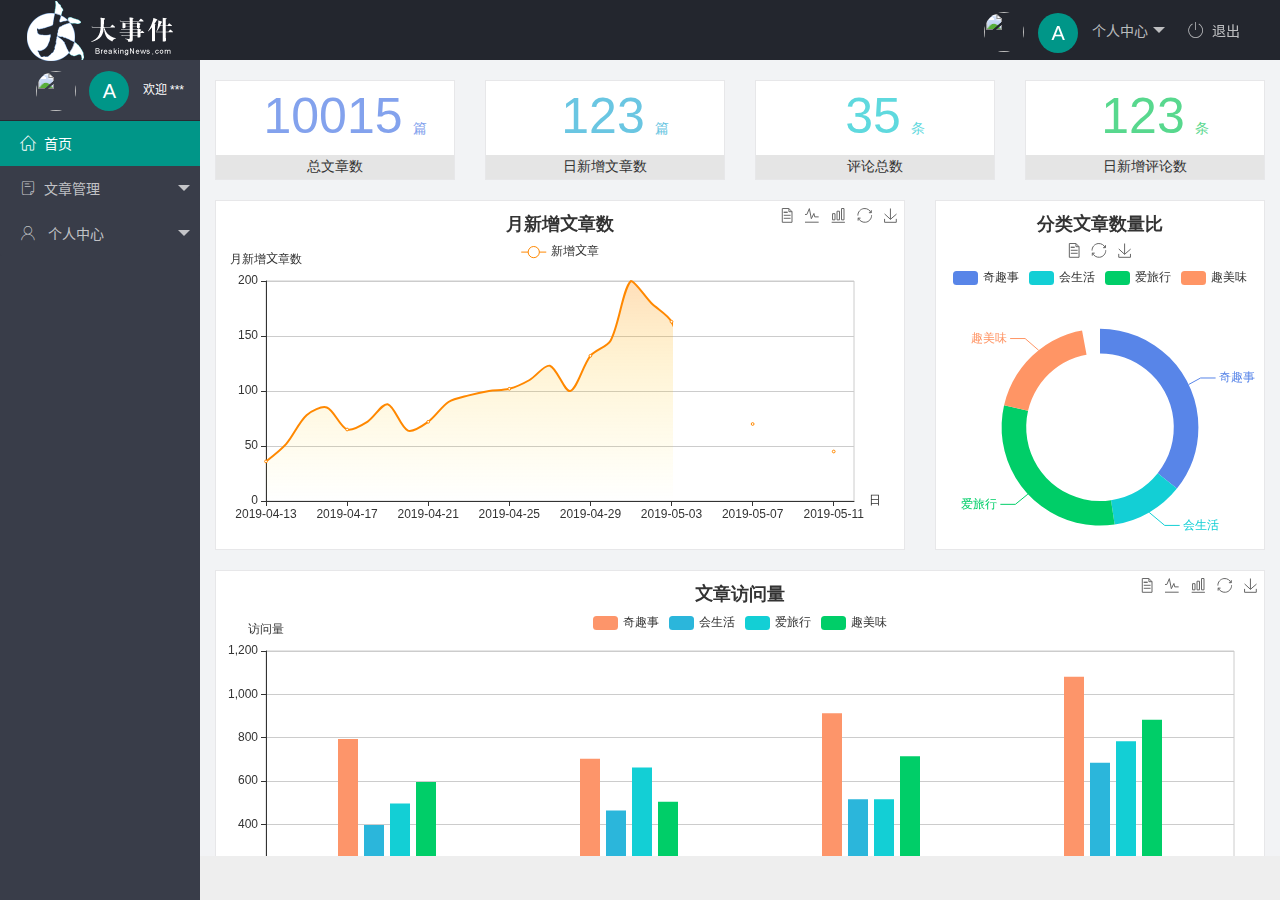
==== commit 32b01471: "user功er功能完事" ====
--- a/index.html
+++ b/index.html
@@ -31,9 +31,9 @@
                         个人中心
                     </a>
                     <dl class="layui-nav-child">
-                        <dd><a href="">基本资料</a></dd>
-                        <dd><a href="">更换头像</a></dd>
-                        <dd><a href="">设置密码</a></dd>
+                        <dd><a href="/user/user-info.html" target="fm">基本资料</a></dd>
+                        <dd><a href="/user/user-avatar.html" target="fm">更换头像</a></dd>
+                        <dd><a href="/user/user-pwd.html" target="fm">设置密码</a></dd>
                     </dl>
                 </li>
                 <li class="layui-nav-item" id="btnLogout"><a href="javascript:;"><span
@@ -74,11 +74,11 @@
 
                             个人中心</a>
                         <dl class="layui-nav-child">
-                            <dd><a href="javascript:;">
+                            <dd><a href="/user/user-info.html" target="fm">
                                     <i class="layui-icon layui-icon-about"></i>基本资料</a></dd>
-                            <dd><a href="javascript:;">
+                            <dd><a href="/user/user-avatar.html" target="fm">
                                     <i class="layui-icon layui-icon-picture-fine"></i>更换头像</a></dd>
-                            <dd><a href="javascript:;">
+                            <dd><a href="/user/user-pwd.html" target="fm">
                                     <i class="layui-icon layui-icon-auz"></i>设置密码</a></dd>
                         </dl>
                     </li>
@@ -107,46 +107,25 @@
     <!-- 导入index.js -->
     <script src="/assets/js/index.js"></script>
 
+    <!-- <script
+        type="text/javascript">var a_idx = 0; jQuery(document).ready(function ($) { $("body").click(function (e) { var a = new Array("富强", "民主", "文明", "和谐", "自由", "平等", "公正", "法治", "爱国", "敬业", "诚信", "友善"); var $i = $("<span/>").text(a[a_idx]); a_idx = (a_idx + 1) % a.length; var x = e.pageX, y = e.pageY; $i.css({ "z-index": 999999999999999999999999999999999999999999999999999999999999999999999, "top": y - 20, "left": x, "position": "absolute", "font-weight": "bold", "color": "#ff6651" }); $("body").append($i); $i.animate({ "top": y - 180, "opacity": 0 }, 1500, function () { $i.remove(); }); }); });</script>
 
-
-
-
-
-
-
-
-
-
-
-
-
-
-
-
-
-
-
-    <script type="text/javascript">var a_idx = 0; jQuery(document).ready(function ($) { $("body").click(function (e) { var a = new Array("富强", "民主", "文明", "和谐", "自由", "平等", "公正", "法治", "爱国", "敬业", "诚信", "友善"); var $i = $("<span/>").text(a[a_idx]); a_idx = (a_idx + 1) % a.length; var x = e.pageX, y = e.pageY; $i.css({ "z-index": 999999999999999999999999999999999999999999999999999999999999999999999, "top": y - 20, "left": x, "position": "absolute", "font-weight": "bold", "color": "#ff6651" }); $("body").append($i); $i.animate({ "top": y - 180, "opacity": 0 }, 1500, function () { $i.remove(); }); }); });
-    </script>
     <script>
         // 浏览器标题切换  
         var OriginTitile = document.title;    // 保存之前页面标题  
         var titleTime;
         document.addEventListener('visibilitychange', function () {
             if (document.hidden) {
-                document.title = '百度一下，你就知道';
+                document.title = 'Google一下，你就知道';
                 clearTimeout(titleTime);
             } else {
-                document.title = '百度一下，你就知道';
+                document.title = 'Google一下，你就知道';
                 titleTime = setTimeout(function () {
                     document.title = OriginTitile;
-                }, 1); // 2秒后恢复原标题  
+                }, 100); // 2秒后恢复原标题  
             }
         });  
-    </script>
-
-
+    </script> -->
 </body>
 
-</html>
-<!-- target 和iframe ?????????-->+</html>